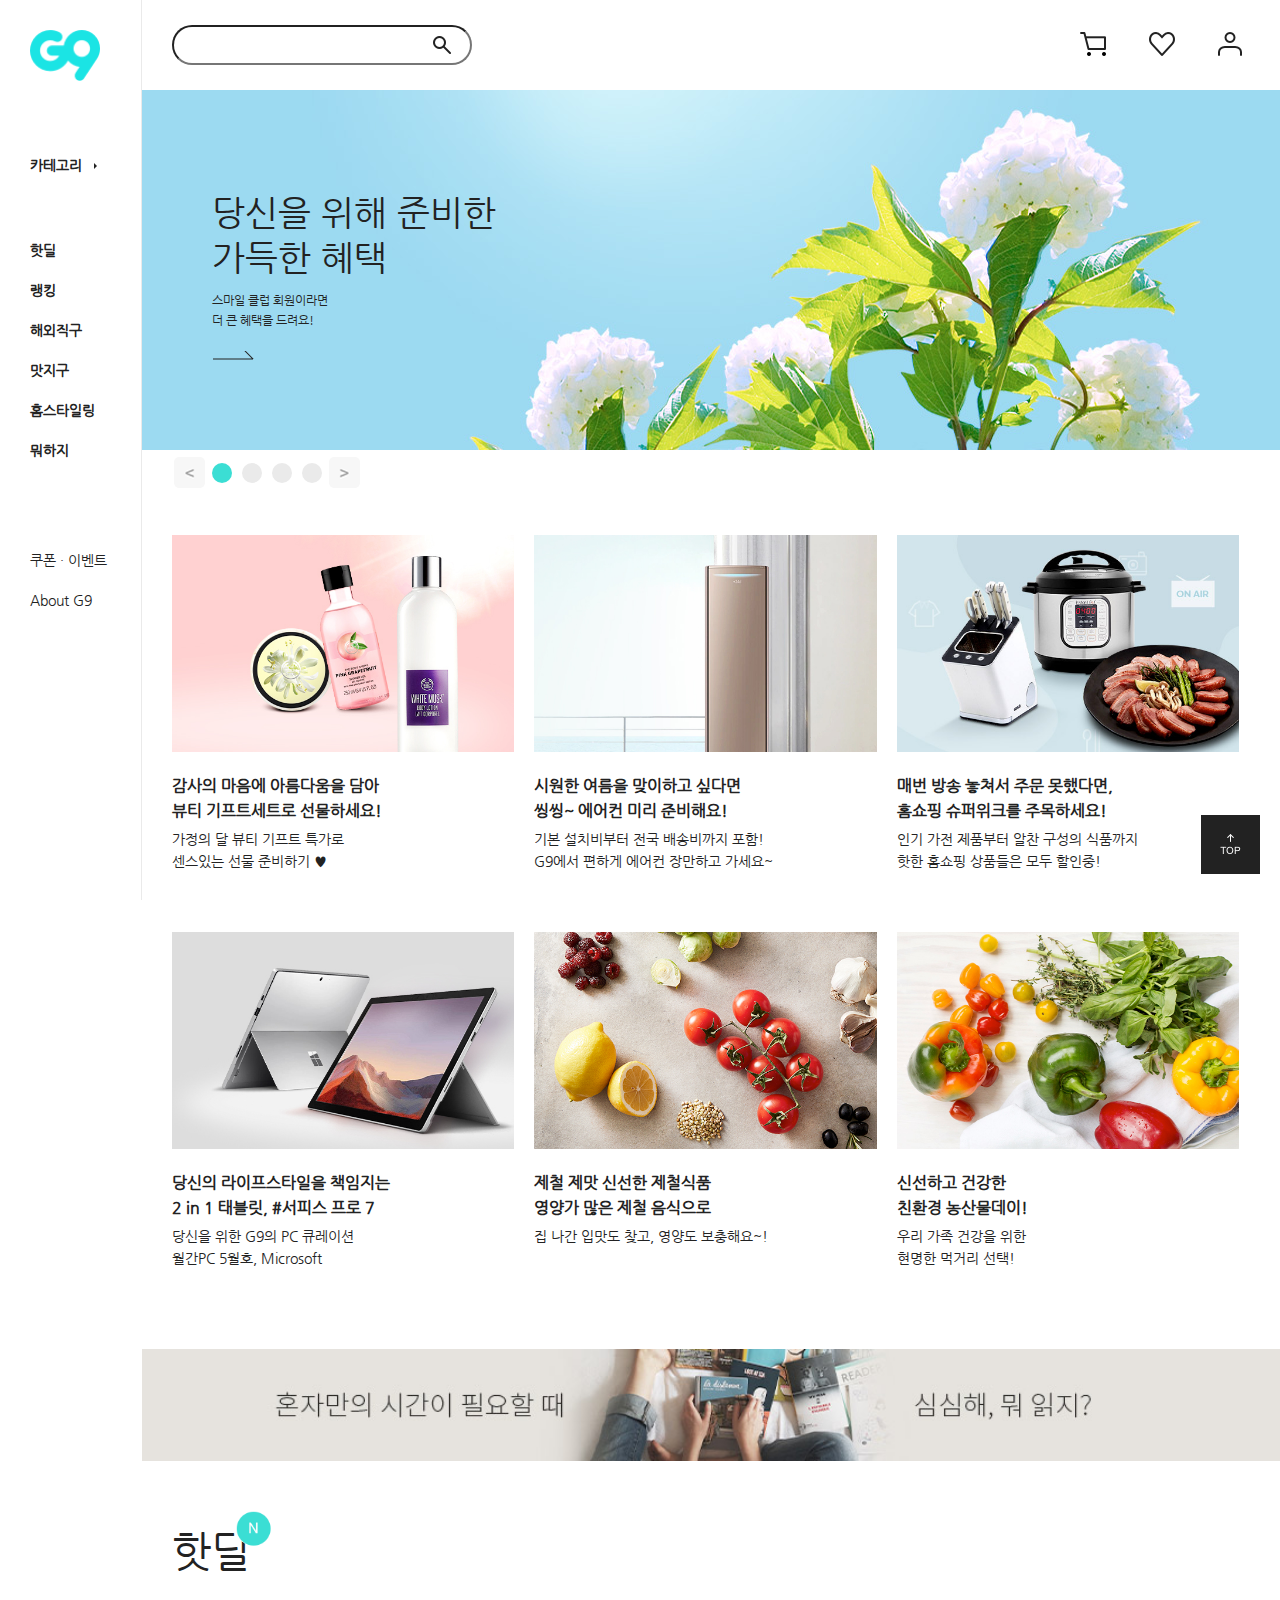
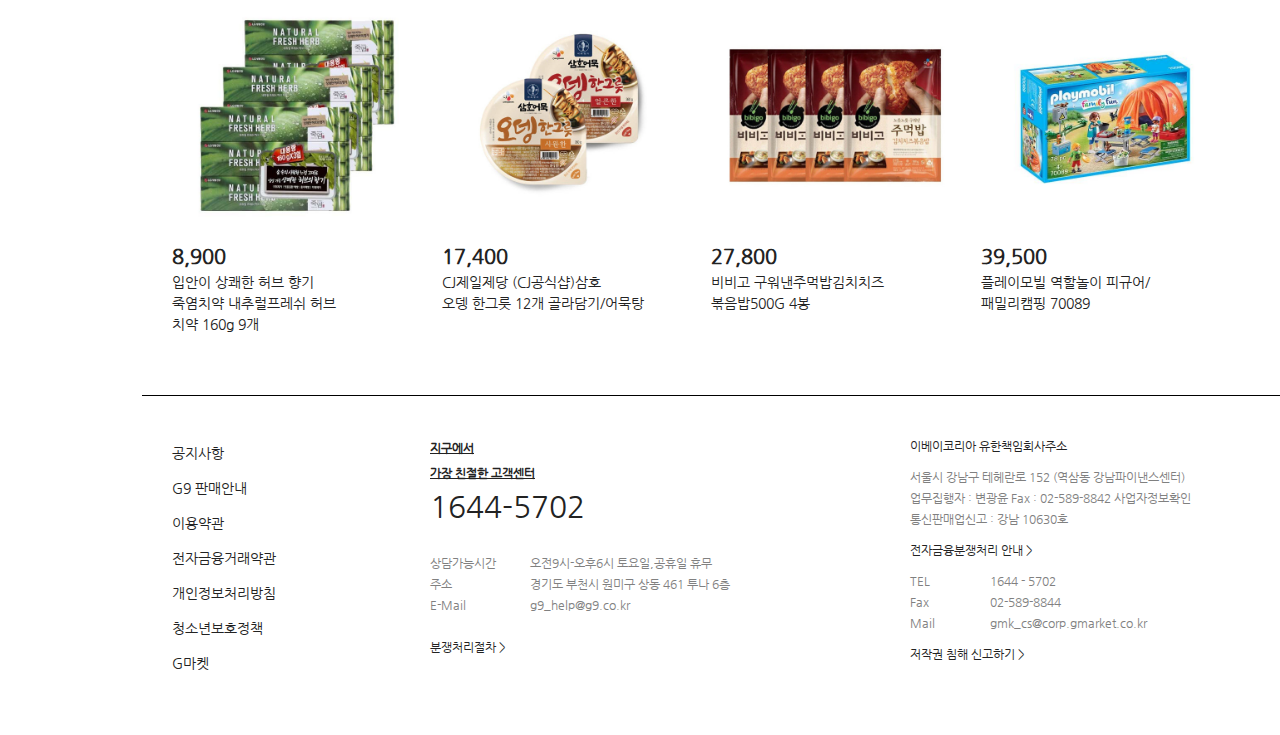
==== index.html @ 19bd4ed0 "# index 클래스 정리 슬라이드 배너 이미지 소스 모음 슬라이드 버튼 구현만 하면 된다." ====
<!DOCTYPE HTML>
<html lang="ko">
<head>
	<meta charset="UTF-8">
	<meta name="viewport" content="width=device-width, user-scalable=no, minimum-scale=1.0, maximum-scale=1.0, target-densitydpi=medium-dpi"/>
	<title>트렌드 라이프 쇼핑 G9</title>	
	<link rel="shortcut icon" href="images/favicon.ico" type="images/x-icon" />
	<link rel="stylesheet" href="css/reset.css">
	<link rel="stylesheet" href="css/layout.css">
	<script src="js/jquery-3.5.1.min.js"></script>
	<script src="js/jquery.swipe.min.js"></script>	
	<script src="js/swipe.js"></script>	
	<script src="js/script.js"></script>	
</head>
<body>
    <div class="wrap">       
        <div class="left_wrap">
            <h1 class="logo"><a href="index.html"><img src="images/common/logo.png" alt="G9로고"></a></h1>
            <div class="category"><a href="#">카테고리<img src="images/common/more1.png" alt="more"></a><div class="toggle"></div></div>                        
            <div class="gnb">
                <nav class="main_gnb">
                    <ul>
                        <li><a href="#">핫딜</a></li>
                        <li><a href="#">랭킹</a></li>
                        <li><a href="#">해외직구</a></li>
                        <li><a href="#">맛지구</a></li>
                        <li><a href="#">홈스타일링</a></li>
                        <li><a href="#">뭐하지</a></li>
                    </ul>
                </nav><!--main_gnb-->
                <nav class="sub_gnb">
                    <ul>
                        <li><a href="#">쿠폰 · 이벤트</a></li>
                        <li><a href="aboutg9.html">About G9</a></li>                
                    </ul>
                </nav><!--sub_gnb-->
            </div><!--gnb-->
        </div><!--left_wrap-->
        <nav class="submenu">
                <ul>
                    <li><a href="#">해외직구</a></li>
                    <li><a href="#">맛있는지구</a></li>
                    <li><a href="#">식품</a></li>
                    <li><a href="#">뷰티</a></li>
                    <li><a href="#">백화점</a></li>
                    <li><a href="#">홈스타일링</a></li>
                    <li><a href="#">주방·생필품</a></li>
                    <li><a href="#">가구·리빙·반려</a></li>
                    <li><a href="#">가전</a></li>
                    <li><a href="#">컴퓨터·디지털</a></li>
                    <li><a href="#">패션의류</a></li>
                    <li><a href="#">신발·가방·주얼리</a></li>
                    <li><a href="#">건강·자동차공구</a></li>
                </ul>
        </nav><!--submenu-->
        <div class="top">
                <input type="search" class="search">
                <input type="submit" class="submit" value="">
                <div class="icon">
                    <p><a href="#"><img src="images/common/icon1.png" alt="장바구니"></a></p>
                    <p><a href="#"><img src="images/common/icon2.png" alt="찜"></a></p>
                    <p><a href="#"><img src="images/common/icon3.png" alt="로그인"></a></p>
                </div><!--icon-->
            </div><!--top-->
        <div class="container">                    
            <div class="slide_wrap">
                <div class="mySwipe" class="swipe">
                    <ul class="swipe-wrap">
                        <li>
                            <a href="#">
                                <div class="slide" class="selected">
                                    <div class="bluebox"></div>
                                    <img src="images/index/index_banner1.jpg" alt="slide_banner">
                                    <div class="slide_txt">
                                        <h3>
                                            당신을 위해 준비한 <br>
                                            가득한 혜택
                                        </h3>
                                        <p>
                                            스마일 클럽 회원이라면 <br>
                                            더 큰 혜택을 드려요!
                                        </p>
                                        <img src="images/common/arrow2.png" alt="arrow">
                                    </div>
                                </div>
                                <!--slide1-->
                            </a>
                        </li>
                        <li>
                            <a href="#">
                                <div class="slide">
                                    <div class="yellowbox"></div>
                                    <img src="images/index/index_banner2.jpg" alt="slide_banner">
                                    <div class="slide_txt">
                                        <h3>
                                            구매자 1천명에게 <br>
                                            파리바게트 상품권!
                                        </h3>
                                        <p>
                                            G9 카톡친구 맺고 구매하세요 <br>
                                            쇼핑하면 선물주는 G9 카톡
                                        </p>
                                        <img src="images/common/arrow2.png" alt="arrow">
                                    </div>
                                </div>
                                <!--slide-->
                            </a>
                        </li>
                        <li>
                            <a href="#">
                                <div class="slide">
                                    <div class="greenbox"></div>
                                    <img src="images/index/index_banner3.jpg" alt="slide_banner">
                                    <div class="slide_txt">
                                        <h3>
                                            오늘도 <br>
                                            고민없이 참 잘 샀다!
                                        </h3>
                                        <p>
                                            배송비 무료 반품비 1만원 지원 <br>
                                            G9에서 깔끔한 혜택받고 쇼핑합니다!
                                        </p>
                                        <img src="images/common/arrow2.png" alt="arrow">
                                    </div>
                                </div>
                                <!--slide-->
                            </a>
                        </li>
                        <li>
                            <a href="#">
                                <div class="slide">
                                    <div class="orangebox"></div>
                                    <img src="images/index/index_banner4.jpg" alt="slide_banner">
                                    <div class="slide_txt">
                                        <h3>
                                            스마일카드 이벤트 <br>
                                            총 40,000원 혜택!
                                        </h3>
                                        <p>
                                            G9-G마켓, 옥션 총 1만원 할인 <br>
                                            삼성페이, 대중교통 총 3만원 캐시백!
                                        </p>
                                        <img src="images/common/arrow2.png" alt="arrow">
                                    </div>
                                </div>
                                <!--slide-->
                            </a>
                        </li>
                    </ul><!--swipe-wrap-->
                </div><!--swipe-->               
            </div><!--slide_wrap-->
            <div class="slide_button">
                <img class="left_button" src="images/common/leftbutton2.png" alt="left_button">            
                <div class="slide_circle">                
                    <div class="selected"></div>
                    <div></div>
                    <div></div>
                    <div></div>                
                </div><!--slide_circle-->
                <img class="right_button" src="images/common/rightbutton2.png" alt="right_button">
            </div><!--slide_button-->
            <div class="contents">               
                <section class="item">
                    <a href="#"><div class="scale"><img src="images/index/index_item0.jpg" alt="item"></div>
                        <p>
                            <strong>감사의 마음에 아름다움을 담아 <br>뷰티 기프트세트로 선물하세요! <br></strong>
                            <span>가정의 달 뷰티 기프트 특가로 <br>센스있는 선물 준비하기 ♥</span>
                        </p>
                    </a>
                </section>
                <section class="item">
                    <a href="#"><div class="scale"><img src="images/index/index_item1.jpg" alt="item"></div>
                        <p>
                            <strong>시원한 여름을 맞이하고 싶다면 <br>씽씽~ 에어컨 미리 준비해요! <br></strong>
                            <span>기본 설치비부터 전국 배송비까지 포함! <br>G9에서 편하게 에어컨 장만하고 가세요~ </span>
                        </p>
                    </a>
                </section>
                <section class="item">
                    <a href="#"><div class="scale"><img src="images/index/index_item2.jpg" alt="item"></div>
                        <p>
                            <strong>매번 방송 놓쳐서 주문 못했다면, <br>홈쇼핑 슈퍼위크를 주목하세요! <br></strong>
                            <span>인기 가전 제품부터 알찬 구성의 식품까지 <br>핫한 홈쇼핑 상품들은 모두 할인중! </span>
                        </p>
                    </a>
                </section>
                <section class="item">
                    <a href="#"><div class="scale"><img src="images/index/index_item3.jpg" alt="item"></div>
                        <p>
                            <strong>따가운 봄볕 자외선 차단하고 <br>소중한 내 피부 지키기! <br></strong>
                            <span>지금부터 여름까지 쓰기 좋은 <br>인생 선케어 제품 만나보세요~ </span>
                        </p>
                    </a>
                </section>
                <section class="item">
                    <a href="#"><div class="scale"><img src="images/index/index_item4.jpg" alt="item"></div>
                        <p>
                            <strong>당신의 라이프스타일을 책임지는 <br>2 in 1 태블릿, #서피스 프로 7 <br></strong>
                            <span>당신을 위한 G9의 PC 큐레이션 <br>월간PC 5월호, Microsoft</span>
                        </p>
                    </a>
                </section>
                <section class="item">
                    <a href="#"><div class="scale"><img src="images/index/index_item5.jpg" alt="item"></div>
                        <p>
                            <strong>제철 제맛 신선한 제철식품 <br>영양가 많은 제철 음식으로 <br></strong>
                            <span>집 나간 입맛도 찾고, 영양도 보충해요~!</span>
                        </p>
                    </a>
                </section>
                <section class="item">
                    <a href="#"><div class="scale"><img src="images/index/index_item6.jpg" alt="item"></div>
                        <p>
                            <strong>신선하고 건강한 <br>친환경 농산물데이! <br></strong>
                            <span>우리 가족 건강을 위한 <br>현명한 먹거리 선택!</span>
                        </p>
                    </a>
                </section>
                <section class="item">
                    <a href="#"><div class="scale"><img src="images/index/index_item7.jpg" alt="item"></div>
                        <p>
                            <strong>피부가 고민이라면 주목! <br>쇼킹한 후기! 화제의 그 제품 라벨영 <br></strong>
                            <span>맑고 깨끗한 피부를 원한다면 <br>다벨영에서 매일 더 어려지세요~</span>
                        </p>
                    </a>
                </section>               
            </div><!--contents-->
            <div class="banner_wrap">
                <a href="#"><img class="banner" src="images/index/index_banner5.jpg" alt="banner"></a>
            </div><!--banner_wrap-->
            <div class="hotdeal">
                <h3>핫딜<img class="new" src="images/common/new_button.png" alt="new_button"></h3>                
                <section class="hotdeal_item">
                    <a href="#"><img src="images/index/index_item24.jpg" alt="item">
                    <p>
                        <strong>8,900 <br></strong>
                        <span>
                            입안이 상쾌한 허브 향기 <br>
                            죽염치약 내추럴프레쉬 허브 <br>
                            치약 160g 9개
                        </span>
                    </p></a>
                </section>
                <section class="hotdeal_item">
                    <a href="#"><img src="images/index/index_item25.jpg" alt="item">
                    <p>
                        <strong>17,400 <br></strong>
                        <span>
                            CJ제일제당 (CJ공식샵)삼호 <br>
                            오뎅 한그릇 12개 골라담기/어묵탕 <br>                        
                        </span>
                    </p></a>
                </section>
                <section class="hotdeal_item">
                    <a href="#"><img src="images/index/index_item26.jpg" alt="item">
                    <p>
                        <strong>27,800 <br></strong>
                        <span>
                            비비고 구워낸주먹밥김치치즈 <br>
                            볶음밥500G 4봉
                        </span>
                    </p></a>
                </section>
                <section class="hotdeal_item">
                    <a href="#"><img src="images/index/index_item27.jpg" alt="item">
                    <p>
                        <strong>39,500 <br></strong>
                        <span>
                            플레이모빌 역할놀이 피규어/ <br>
                            패밀리캠핑 70089
                        </span>
                    </p></a>
                </section>
                <section class="hotdeal_item">
                    <a href="#"><img src="images/index/index_item28.jpg" alt="item">
                    <p>
                        <strong>15,500 <br></strong>
                        <span>
                            샤오미 미스케일 2세대 스마트 <br>
                            체중계 XMTZC04HM
                        </span>
                    </p></a>
                </section>
            </div><!--hotdeal-->
            <div class="bottom_wrap">
                <footer class="bottom">                    
                    <section class="bottom_left">                   
                        <nav class="bottom_gnb">
                            <ul>
                                <li><a href="#">공지사항</a></li>
                                <li><a href="#">G9 판매안내</a></li>
                                <li><a href="#">이용약관</a></li>
                                <li><a href="#">전자금융거래약관</a></li>
                                <li><a href="#">개인정보처리방침</a></li>
                                <li><a href="#">청소년보호정책</a></li>
                                <li><a href="#">G마켓</a></li>
                            </ul>
                        </nav><!--bottom_gnb-->
                    </section><!--bottom_left-->                    
                    <section class="bottom_center_right">
                       <div class="bottom_center">
                        <div class="call">
                            <p>
                                지구에서 <br>
                                가장 친절한 고객센터 <br>
                            </p>
                            <span>1644-5702</span>
                        </div>
                        <dl>
                            <dt>상담가능시간</dt>
                            <dd>오전9시-오후6시 토요일,공휴일 휴무</dd>
                        </dl>
                        <dl>
                            <dt>주소</dt>
                            <dd>경기도 부천시 원미구 상동 461 투나 6층</dd>
                        </dl>
                        <dl>
                            <dt scope="row">E-Mail</dt>
                            <dd>g9_help@g9.co.kr</dd>
                        </dl> <br>
                        <h5><a href="#">분쟁처리절차 ></a></h5>
                        </div>
                    <div class="bottom_right">                       
                        <h3>이베이코리아 유한책임회사주소</h3>
                        <p>                        
                            서울시 강남구 테헤란로 152 (역삼동 강남파이낸스센터) <br>                            
                            업무집행자 : 변광윤 Fax : 02-589-8842 사업자정보확인 <br>                            
                            통신판매업신고 : 강남 10630호
                        </p>
                        <h2><a href="#">전자금융분쟁처리 안내 ></a></h2>
                        <div>
                            <dl>
                                <dt>TEL</dt>
                                <dd>1644 - 5702</dd>
                            </dl>
                            <dl>
                                <dt>Fax</dt>
                                <dd>02-589-8844</dd>
                            </dl>
                            <dl>
                                <dt>Mail</dt>
                                <dd>gmk_cs@corp.gmarket.co.kr</dd>
                            </dl>
                        </div>
                        <h2><a href="#">저작권 침해 신고하기 ></a></h2>
                        </div><!--bottom_right-->
                    </section><!--bottom_center_right-->                    
                    <section class="footer">
                        G9는 G마켓에서 만든 패밀리사이트입니다. <br>
                        이베이코리아 유한책임회사 사이트의 상품/판매자/쇼핑 정보, 콘텐츠, UI 등에 대한 무단 복제, 전송, 배포, 스크래핑 등의 행위는 저작권법, 콘텐츠산업진흥법 등에 의하여 엄격히 금지됩니다. 콘텐츠 산업 진흥법에 따른 표시 <br>
                        G9는 통신판매중개자이며 통신판매 당사자가 아닙니다. 따라서 G9는 상품, 거래정보 및 거래에 대하여 책임을 지지 않습니다. <br><br>
                        Copyrightⓒ eBay Korea LLC All rights reserved.
                    </section><!--footer-->
                </footer><!--bottom-->
            </div><!--bottom_wrap-->
        </div><!--container-->
        <div class="button"><a href="#"><img src="images/common/top.png" alt="top_button"></a></div>
    </div><!--wrap-->
</body>
</html>
---- css/layout.css ----
@charset "utf-8";
@import url("00_common.css");
@import url("00_gnb.css");
@import url("00_top.css");
@import url("00_bottom.css");

.slide_wrap{width: 100%; height: 360px; margin-bottom: 5px; position: relative; overflow: hidden;}
.slide_wrap > a > div{visibility: hidden}
.slide_wrap > a > div.selected{visibility: visible}

/*slide*/
.slide{width: 100%; height: 360px; position: absolute; left: 0; top: 0;}
.slide>img{width: 1000px; height: 360px; margin-left: -1000px; float: right; } /*margin left 마이너스로*/
.bluebox{width: 80%; height: 360px; float: left; background-color: #9CDAF1;}
.yellowbox{width: 80%; height: 360px; float: left; background-color: #FFF8D3;}
.greenbox{width: 80%; height: 360px; float: left; background-color: #20e5ba;}
.orangebox{width: 80%; height: 360px; float: left; background-color: #ffdea9;}
.slide_txt{position: absolute; top: 100px; left: 70px;}
.slide_txt h3{font-size: 35px; line-height: 45px; font-weight: normal;}
.slide_txt p{margin-top: 10px; line-height: 20px; font-size: 12px;}
.slide_txt img{margin-top: 20px;}

/*slide button*/
.slide_button{width: 200px; height: 40px; margin-left: 30px;}
.slide_circle{width: 120px; height: 40px; float: left;}
.slide_circle div{width: 20px; height: 20px; float: left; margin: 8px 5px; border-radius: 20px; background-color: #eaeaea;}
.left_button{float: left;}
.left_button:hover{cursor: pointer;}
.right_button{float: left;}
.right_button:hover{cursor: pointer;}
.slide_circle div.selected{background-color: #3bded4;}

/*item*/
.contents{width: 100%; overflow: auto; margin-top: 40px; padding-left: 10px; padding-right: 30px;} /*overflow:auto하면 자동으로 높이잡힘*/ /*화면사이즈 반환해야되나*/
.item{width: 25%; float: left; margin-bottom: 60px; padding-left: 20px;}
.scale{width: 100%; height: ; overflow: hidden;}
.item img{width: 100%; transition: all 0.4s ease-in-out;}
.item img:hover{transform: scale(1.1);}
.item p strong{width: 100%; height: 55px; display: block; font-size: 16px; color: #222; line-height: 25px; margin-top: 15px;}
.item p span{display: block; font-weight: normal; color: #222; line-height: 22px;}

@media screen and (max-width:1300px) {
    .item:nth-child(4n){display: none;}    
    .item{width: 33%;}
}

/*banner*/
.banner_wrap{width: 100%; margin: 20px 0; background-color: #E6E3DE; position: relative;}
.banner{width: 1120px; margin: 0 auto; display: block;}

/*hotdeal*/
.hotdeal{width: 100%; height: auto; padding: 0 30px; margin-top: 50px; margin-bottom: 60px; overflow: auto;}
.hotdeal h3{width: 90px; height: 80px; line-height: 80px; font-size: 42px; position: relative; font-weight: normal;}
.new{position: absolute; top: 0px; right: -10px; width: 40%;}
.hotdeal_item{float: left; width: 20%; padding-right: 20px;}
.hotdeal_item:nth-child(6){padding-right: 0px;}
.hotdeal_item img{width: 100%;}
.hotdeal_item p strong{display: block; font-size: 20px; margin-bottom: 5px;}

@media screen and (max-width:1300px) {
    .hotdeal_item:nth-child(6){display: none;}   
    .hotdeal_item{width: 25%;}
}
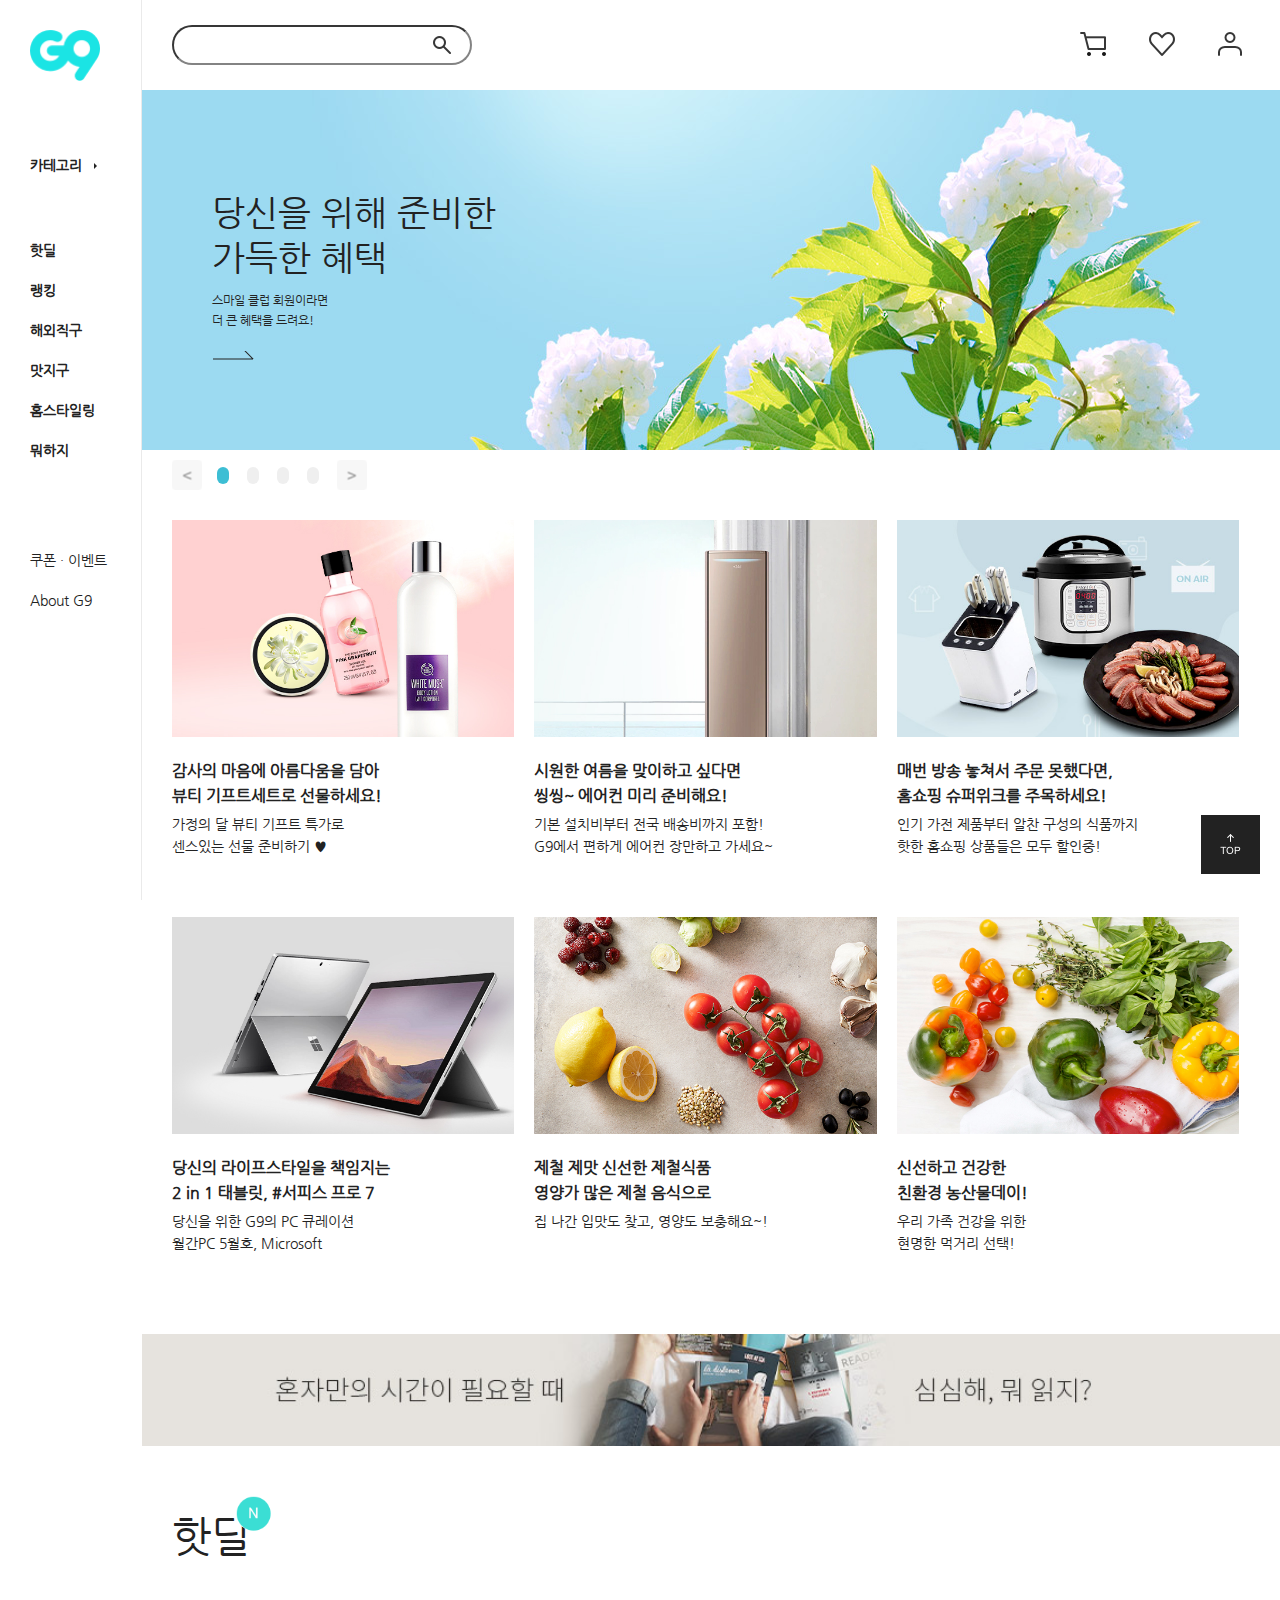
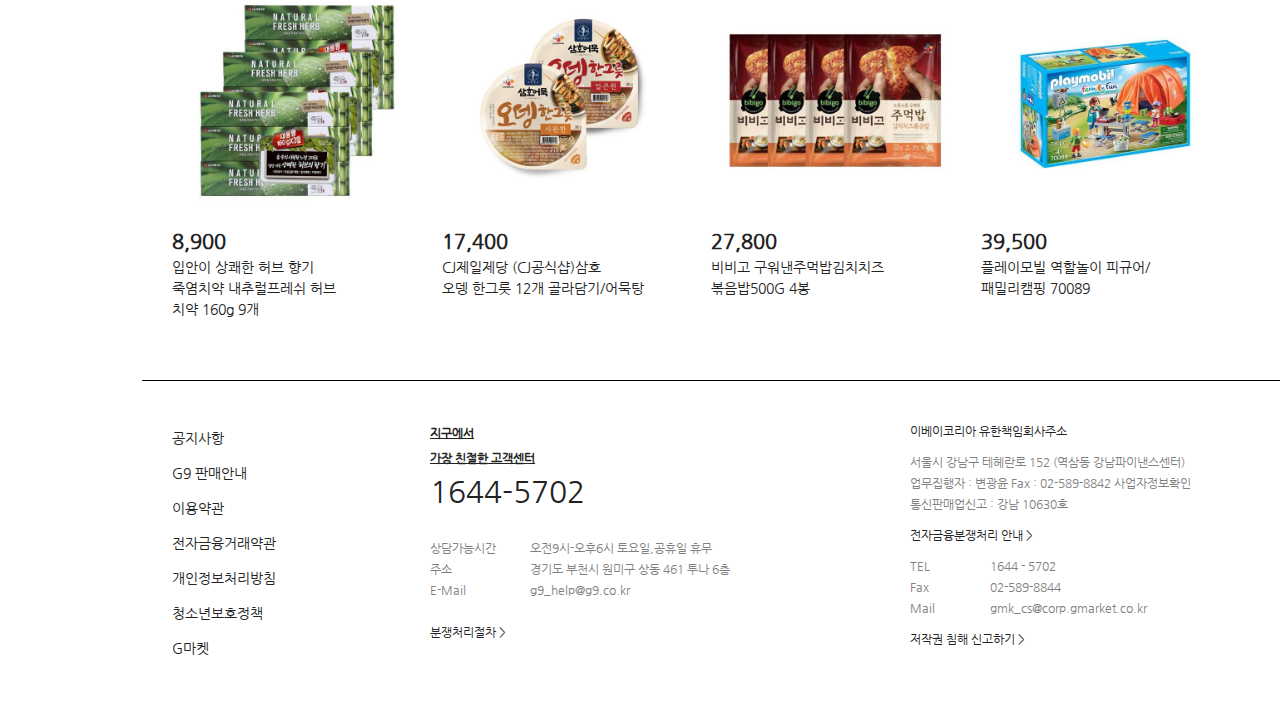
==== commit fd208966: "# 캐러샐 완성" ====
--- a/index.html
+++ b/index.html
@@ -7,9 +7,9 @@
 	<link rel="shortcut icon" href="images/favicon.ico" type="images/x-icon" />
 	<link rel="stylesheet" href="css/reset.css">
 	<link rel="stylesheet" href="css/layout.css">
-	<script src="js/jquery-3.5.1.min.js"></script>
-	<script src="js/jquery.swipe.min.js"></script>	
-	<script src="js/swipe.js"></script>	
+	<script src="js/jquery-3.5.1.min.js"></script>	
+	<script src="js/jquery.slick.min.js"></script>
+	<script src="js/slick.js"></script>	
 	<script src="js/script.js"></script>	
 </head>
 <body>
@@ -31,7 +31,7 @@
                 <nav class="sub_gnb">
                     <ul>
                         <li><a href="#">쿠폰 · 이벤트</a></li>
-                        <li><a href="aboutg9.html">About G9</a></li>                
+                        <li><a href="#">About G9</a></li>                
                     </ul>
                 </nav><!--sub_gnb-->
             </div><!--gnb-->
@@ -61,14 +61,13 @@
                     <p><a href="#"><img src="images/common/icon2.png" alt="찜"></a></p>
                     <p><a href="#"><img src="images/common/icon3.png" alt="로그인"></a></p>
                 </div><!--icon-->
-            </div><!--top-->
+        </div><!--top-->
         <div class="container">                    
-            <div class="slide_wrap">
-                <div class="mySwipe" class="swipe">
-                    <ul class="swipe-wrap">
+            <div class="slide_wrap">                
+                    <ul class="slide">
                         <li>
                             <a href="#">
-                                <div class="slide" class="selected">
+                                <div class="slide_img">
                                     <div class="bluebox"></div>
                                     <img src="images/index/index_banner1.jpg" alt="slide_banner">
                                     <div class="slide_txt">
@@ -82,13 +81,12 @@
                                         </p>
                                         <img src="images/common/arrow2.png" alt="arrow">
                                     </div>
-                                </div>
-                                <!--slide1-->
+                                </div><!--slide_img-->
                             </a>
                         </li>
                         <li>
                             <a href="#">
-                                <div class="slide">
+                                <div class="slide_img">
                                     <div class="yellowbox"></div>
                                     <img src="images/index/index_banner2.jpg" alt="slide_banner">
                                     <div class="slide_txt">
@@ -102,13 +100,12 @@
                                         </p>
                                         <img src="images/common/arrow2.png" alt="arrow">
                                     </div>
-                                </div>
-                                <!--slide-->
+                                </div><!--slide_img-->
                             </a>
                         </li>
                         <li>
                             <a href="#">
-                                <div class="slide">
+                                <div class="slide_img">
                                     <div class="greenbox"></div>
                                     <img src="images/index/index_banner3.jpg" alt="slide_banner">
                                     <div class="slide_txt">
@@ -122,13 +119,12 @@
                                         </p>
                                         <img src="images/common/arrow2.png" alt="arrow">
                                     </div>
-                                </div>
-                                <!--slide-->
+                                </div><!--slide_img-->
                             </a>
                         </li>
                         <li>
                             <a href="#">
-                                <div class="slide">
+                                <div class="slide_img">
                                     <div class="orangebox"></div>
                                     <img src="images/index/index_banner4.jpg" alt="slide_banner">
                                     <div class="slide_txt">
@@ -142,23 +138,11 @@
                                         </p>
                                         <img src="images/common/arrow2.png" alt="arrow">
                                     </div>
-                                </div>
-                                <!--slide-->
+                                </div><!--slide_img-->
                             </a>
                         </li>
-                    </ul><!--swipe-wrap-->
-                </div><!--swipe-->               
-            </div><!--slide_wrap-->
-            <div class="slide_button">
-                <img class="left_button" src="images/common/leftbutton2.png" alt="left_button">            
-                <div class="slide_circle">                
-                    <div class="selected"></div>
-                    <div></div>
-                    <div></div>
-                    <div></div>                
-                </div><!--slide_circle-->
-                <img class="right_button" src="images/common/rightbutton2.png" alt="right_button">
-            </div><!--slide_button-->
+                    </ul><!--slide-->                              
+            </div><!--slide_wrap-->            
             <div class="contents">               
                 <section class="item">
                     <a href="#"><div class="scale"><img src="images/index/index_item0.jpg" alt="item"></div>
--- a/css/layout.css
+++ b/css/layout.css
@@ -4,13 +4,21 @@
 @import url("00_top.css");
 @import url("00_bottom.css");
 
-.slide_wrap{width: 100%; height: 360px; margin-bottom: 5px; position: relative; overflow: hidden;}
-.slide_wrap > a > div{visibility: hidden}
-.slide_wrap > a > div.selected{visibility: visible}
+/*slide*/
+.slide{width: 100%; height: 360px; position: relative;}
+.slide li{width: 100%; height: 360px; display: inline-block;}
+.slick-arrow{position: absolute; bottom:-40px; float: left; cursor: pointer; border: none;}
+.slick-prev{left: 30px; width: 30px; height: 30px; background: url("../images/common/leftbutton2.png") no-repeat center;}
+.slick-next{left: 195px; width: 30px; height: 30px; background: url("../images/common/rightbutton2.png") no-repeat center;}
+.slick-dots{position: absolute; left: 65px; bottom: -35px;}
+.slick-dots li{display: inline-block; float: left; width: 20px; height: 20px; margin-left: 10px;}
+.slick-dots li button{ border: none; border-radius: 20px; cursor: pointer; text-indent: -9999px;}
+.slick-active button{background-color: #3dbed4;}
 
-/*slide*/
-.slide{width: 100%; height: 360px; position: absolute; left: 0; top: 0;}
-.slide>img{width: 1000px; height: 360px; margin-left: -1000px; float: right; } /*margin left 마이너스로*/
+/*slide_img*/
+.slide_wrap{width: 100%; height: 390px; margin-bottom: 5px; position: relative;}
+.slide_img{width: 100%; height: 360px;}
+.slide_img>img{width: 1000px; height: 360px; margin-left: -1000px; float: right; } /*margin left 마이너스로*/
 .bluebox{width: 80%; height: 360px; float: left; background-color: #9CDAF1;}
 .yellowbox{width: 80%; height: 360px; float: left; background-color: #FFF8D3;}
 .greenbox{width: 80%; height: 360px; float: left; background-color: #20e5ba;}
@@ -19,16 +27,6 @@
 .slide_txt h3{font-size: 35px; line-height: 45px; font-weight: normal;}
 .slide_txt p{margin-top: 10px; line-height: 20px; font-size: 12px;}
 .slide_txt img{margin-top: 20px;}
-
-/*slide button*/
-.slide_button{width: 200px; height: 40px; margin-left: 30px;}
-.slide_circle{width: 120px; height: 40px; float: left;}
-.slide_circle div{width: 20px; height: 20px; float: left; margin: 8px 5px; border-radius: 20px; background-color: #eaeaea;}
-.left_button{float: left;}
-.left_button:hover{cursor: pointer;}
-.right_button{float: left;}
-.right_button:hover{cursor: pointer;}
-.slide_circle div.selected{background-color: #3bded4;}
 
 /*item*/
 .contents{width: 100%; overflow: auto; margin-top: 40px; padding-left: 10px; padding-right: 30px;} /*overflow:auto하면 자동으로 높이잡힘*/ /*화면사이즈 반환해야되나*/
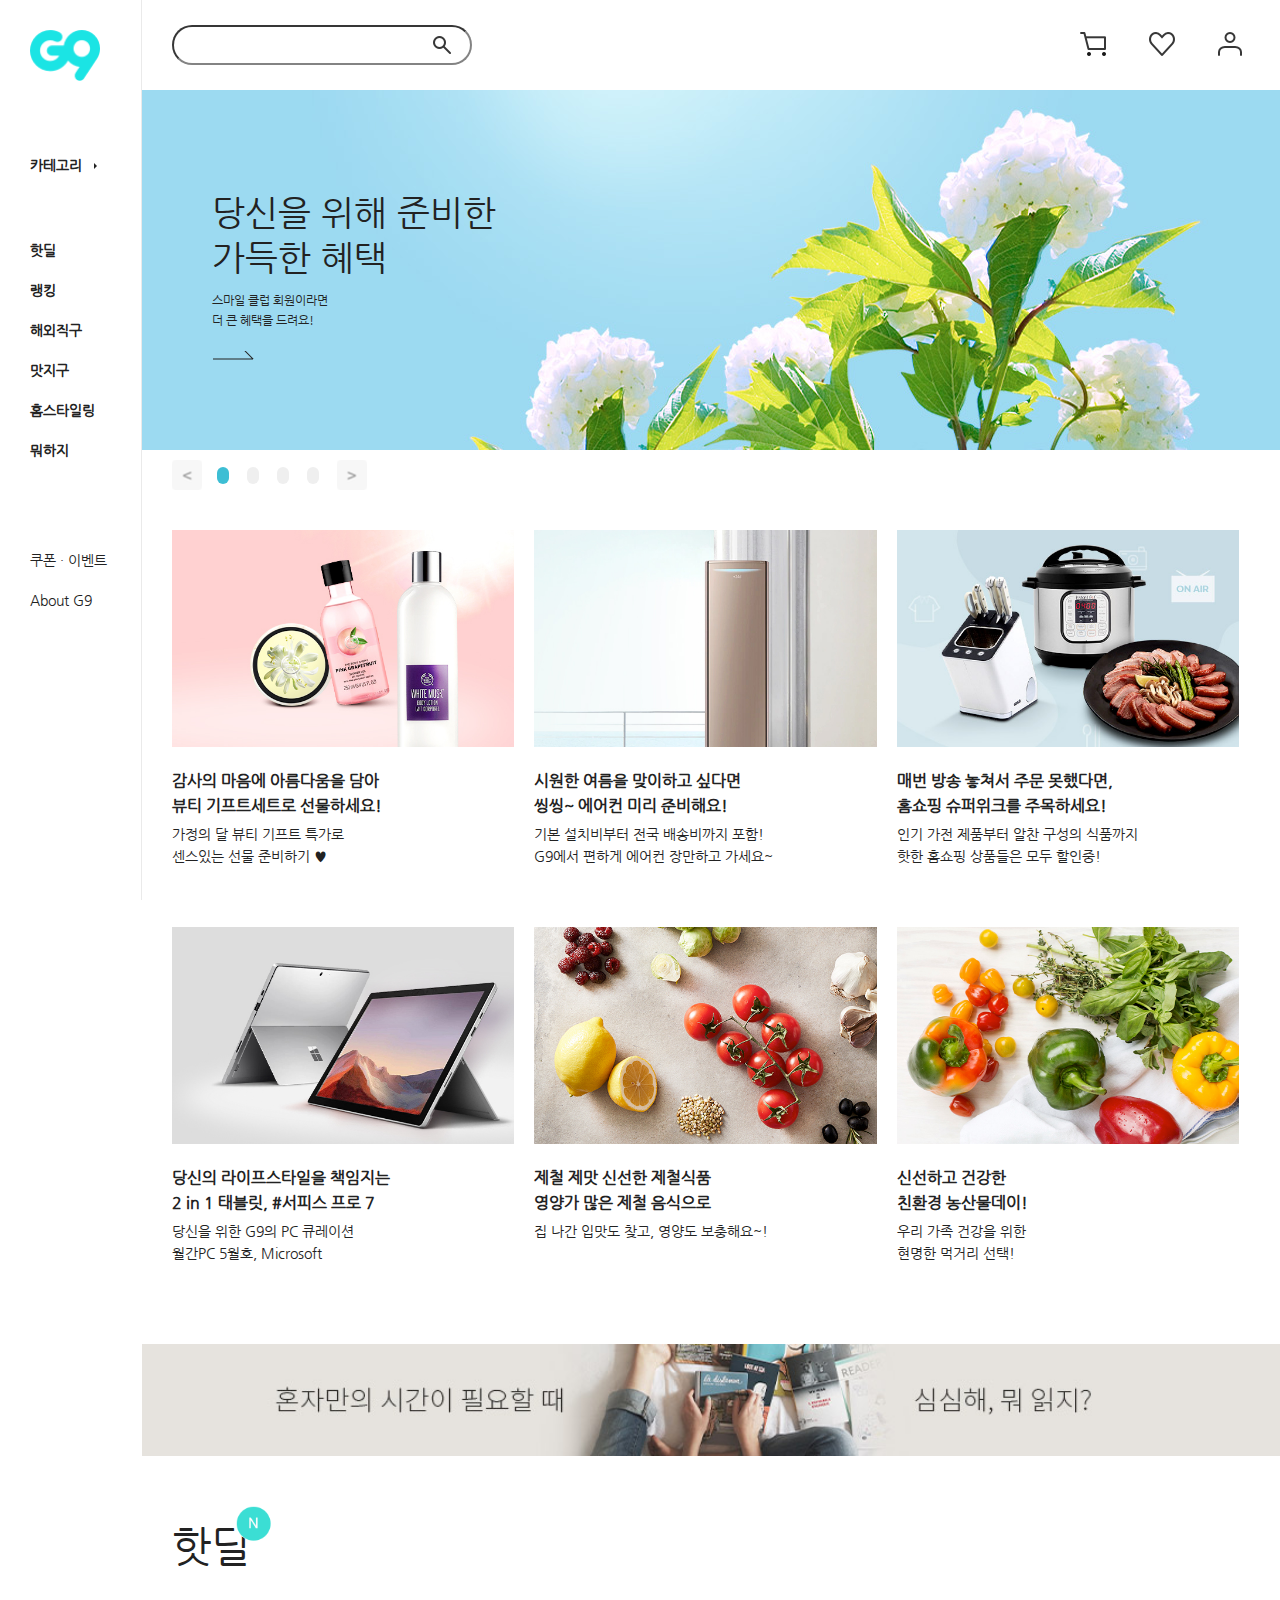
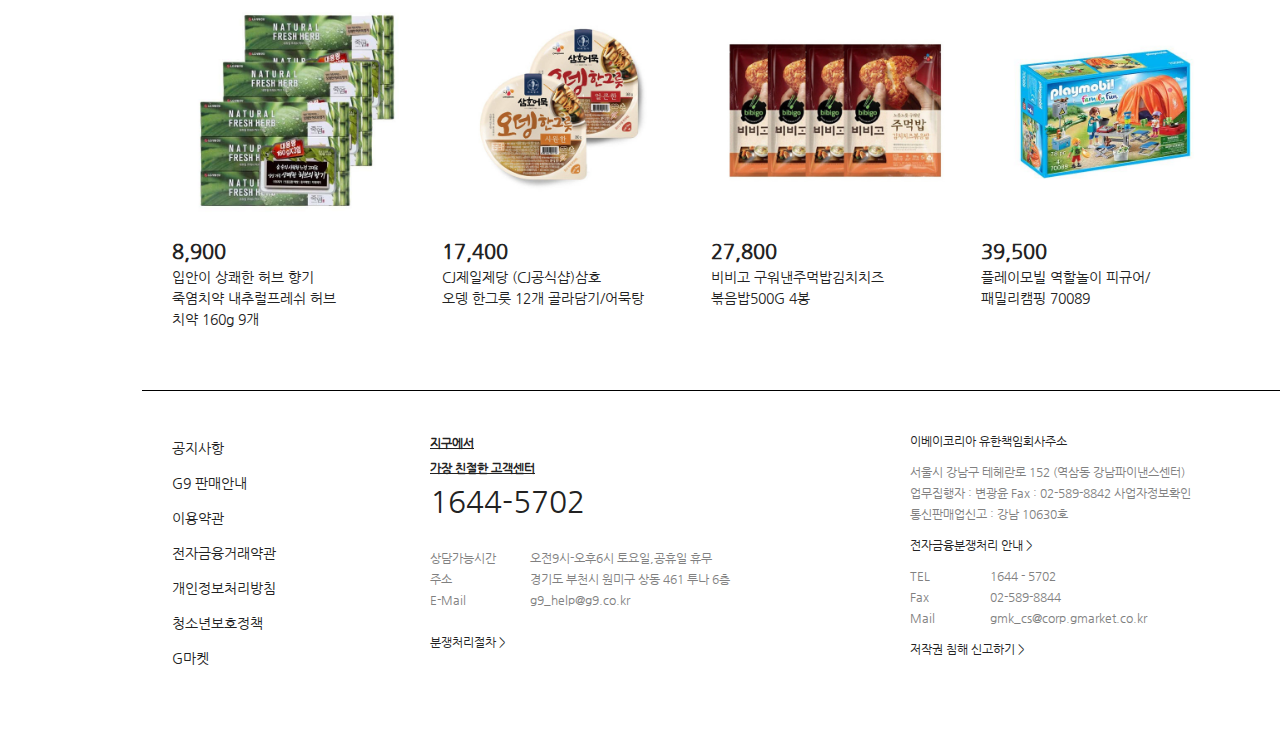
==== commit 1354c176: "# slick-track 제거, top button" ====
--- a/index.html
+++ b/index.html
@@ -1,8 +1,7 @@
 <!DOCTYPE HTML>
 <html lang="ko">
 <head>
-	<meta charset="UTF-8">
-	<meta name="viewport" content="width=device-width, user-scalable=no, minimum-scale=1.0, maximum-scale=1.0, target-densitydpi=medium-dpi"/>
+	<meta charset="UTF-8">	
 	<title>트렌드 라이프 쇼핑 G9</title>	
 	<link rel="shortcut icon" href="images/favicon.ico" type="images/x-icon" />
 	<link rel="stylesheet" href="css/reset.css">
@@ -11,6 +10,7 @@
 	<script src="js/jquery.slick.min.js"></script>
 	<script src="js/slick.js"></script>	
 	<script src="js/script.js"></script>	
+	<script src="js/jquery.splitting-lite.min.js"></script>
 </head>
 <body>
     <div class="wrap">       
@@ -64,84 +64,84 @@
         </div><!--top-->
         <div class="container">                    
             <div class="slide_wrap">                
-                    <ul class="slide">
-                        <li>
-                            <a href="#">
-                                <div class="slide_img">
-                                    <div class="bluebox"></div>
-                                    <img src="images/index/index_banner1.jpg" alt="slide_banner">
-                                    <div class="slide_txt">
-                                        <h3>
-                                            당신을 위해 준비한 <br>
-                                            가득한 혜택
-                                        </h3>
-                                        <p>
-                                            스마일 클럽 회원이라면 <br>
-                                            더 큰 혜택을 드려요!
-                                        </p>
-                                        <img src="images/common/arrow2.png" alt="arrow">
-                                    </div>
-                                </div><!--slide_img-->
-                            </a>
-                        </li>
-                        <li>
-                            <a href="#">
-                                <div class="slide_img">
-                                    <div class="yellowbox"></div>
-                                    <img src="images/index/index_banner2.jpg" alt="slide_banner">
-                                    <div class="slide_txt">
-                                        <h3>
-                                            구매자 1천명에게 <br>
-                                            파리바게트 상품권!
-                                        </h3>
-                                        <p>
-                                            G9 카톡친구 맺고 구매하세요 <br>
-                                            쇼핑하면 선물주는 G9 카톡
-                                        </p>
-                                        <img src="images/common/arrow2.png" alt="arrow">
-                                    </div>
-                                </div><!--slide_img-->
-                            </a>
-                        </li>
-                        <li>
-                            <a href="#">
-                                <div class="slide_img">
-                                    <div class="greenbox"></div>
-                                    <img src="images/index/index_banner3.jpg" alt="slide_banner">
-                                    <div class="slide_txt">
-                                        <h3>
-                                            오늘도 <br>
-                                            고민없이 참 잘 샀다!
-                                        </h3>
-                                        <p>
-                                            배송비 무료 반품비 1만원 지원 <br>
-                                            G9에서 깔끔한 혜택받고 쇼핑합니다!
-                                        </p>
-                                        <img src="images/common/arrow2.png" alt="arrow">
-                                    </div>
-                                </div><!--slide_img-->
-                            </a>
-                        </li>
-                        <li>
-                            <a href="#">
-                                <div class="slide_img">
-                                    <div class="orangebox"></div>
-                                    <img src="images/index/index_banner4.jpg" alt="slide_banner">
-                                    <div class="slide_txt">
-                                        <h3>
-                                            스마일카드 이벤트 <br>
-                                            총 40,000원 혜택!
-                                        </h3>
-                                        <p>
-                                            G9-G마켓, 옥션 총 1만원 할인 <br>
-                                            삼성페이, 대중교통 총 3만원 캐시백!
-                                        </p>
-                                        <img src="images/common/arrow2.png" alt="arrow">
-                                    </div>
-                                </div><!--slide_img-->
-                            </a>
-                        </li>
-                    </ul><!--slide-->                              
+                <ul class="slide">
+                    <li>
+                        <a href="#">
+                            <div class="slide_img">
+                                <div class="bluebox"></div>
+                                <img src="images/index/index_banner1.jpg" alt="slide_banner">
+                                <div class="slide_txt">
+                                    <h3 data-splitting>
+                                        당신을 위해 준비한 <br>
+                                        가득한 혜택
+                                    </h3>
+                                    <p data-splitting>
+                                        스마일 클럽 회원이라면 <br>
+                                        더 큰 혜택을 드려요!
+                                    </p>
+                                    <img src="images/common/arrow2.png" alt="arrow">
+                                </div>
+                            </div><!--slide_img-->
+                        </a>
+                    </li>
+                    <li>
+                        <a href="#">
+                            <div class="slide_img">
+                                <div class="yellowbox"></div>
+                                <img src="images/index/index_banner2.jpg" alt="slide_banner">
+                                <div class="slide_txt">
+                                    <h3 data-splitting>
+                                        구매자 1천명에게 <br>
+                                        파리바게트 상품권!
+                                    </h3>
+                                    <p data-splitting>
+                                        G9 카톡친구 맺고 구매하세요 <br>
+                                        쇼핑하면 선물주는 G9 카톡
+                                    </p>
+                                    <img src="images/common/arrow2.png" alt="arrow">
+                                </div>
+                            </div><!--slide_img-->
+                        </a>
+                    </li>
+                    <li>
+                        <a href="#">
+                            <div class="slide_img">
+                                <div class="greenbox"></div>
+                                <img src="images/index/index_banner3.jpg" alt="slide_banner">
+                                <div class="slide_txt">
+                                    <h3 data-splitting>
+                                        오늘도 <br>
+                                        고민없이 참 잘 샀다!
+                                    </h3>
+                                    <p data-splitting>
+                                        배송비 무료 반품비 1만원 지원 <br>
+                                        G9에서 깔끔한 혜택받고 쇼핑합니다!
+                                    </p>
+                                    <img src="images/common/arrow2.png" alt="arrow">
+                                </div>
+                            </div><!--slide_img-->
+                        </a>
+                    </li>
+                    <li>
+                        <a href="#">
+                            <div class="slide_img">
+                                <div class="orangebox"></div>
+                                <img src="images/index/index_banner4.jpg" alt="slide_banner">
+                                <div class="slide_txt">
+                                    <h3 data-splitting>
+                                        스마일카드 이벤트 <br>
+                                        총 40,000원 혜택!
+                                    </h3>
+                                    <p data-splitting>
+                                        G9-G마켓, 옥션 총 1만원 할인 <br>
+                                        삼성페이, 대중교통 총 3만원 캐시백!
+                                    </p>
+                                    <img src="images/common/arrow2.png" alt="arrow">
+                                </div>
+                            </div><!--slide_img-->
+                        </a>
+                    </li>
+                </ul><!--slide-->                              
             </div><!--slide_wrap-->            
             <div class="contents">               
                 <section class="item">
--- a/css/layout.css
+++ b/css/layout.css
@@ -5,7 +5,8 @@
 @import url("00_bottom.css");
 
 /*slide*/
-.slide{width: 100%; height: 360px; position: relative;}
+.slide_wrap{width: 100%; overflow: hidden;}
+.slide{width: 100%; height: 360px; position: relative; }
 .slide li{width: 100%; height: 360px; display: inline-block;}
 .slick-arrow{position: absolute; bottom:-40px; float: left; cursor: pointer; border: none;}
 .slick-prev{left: 30px; width: 30px; height: 30px; background: url("../images/common/leftbutton2.png") no-repeat center;}
@@ -15,8 +16,20 @@
 .slick-dots li button{ border: none; border-radius: 20px; cursor: pointer; text-indent: -9999px;}
 .slick-active button{background-color: #3dbed4;}
 
+
+/*슬라이드 애니메이션*/
+.slick-active .splitting .char{
+    display: inline-block;
+    animation: slide-up 1s cubic-bezier(.5, 0, .5, 1) both;
+    animation-delay: calc(60ms * var(--char-index));
+}
+@keyframes slide-up{
+    0%{transform: translateY(30px); opacity: 0;}
+    80%{transform: translateY(30px); opacity: 0;}
+}
+
 /*slide_img*/
-.slide_wrap{width: 100%; height: 390px; margin-bottom: 5px; position: relative;}
+.slide_wrap{width: 100%; height: 400px; margin-bottom: 5px; position: relative;} /*slick-track 없애주기*/
 .slide_img{width: 100%; height: 360px;}
 .slide_img>img{width: 1000px; height: 360px; margin-left: -1000px; float: right; } /*margin left 마이너스로*/
 .bluebox{width: 80%; height: 360px; float: left; background-color: #9CDAF1;}
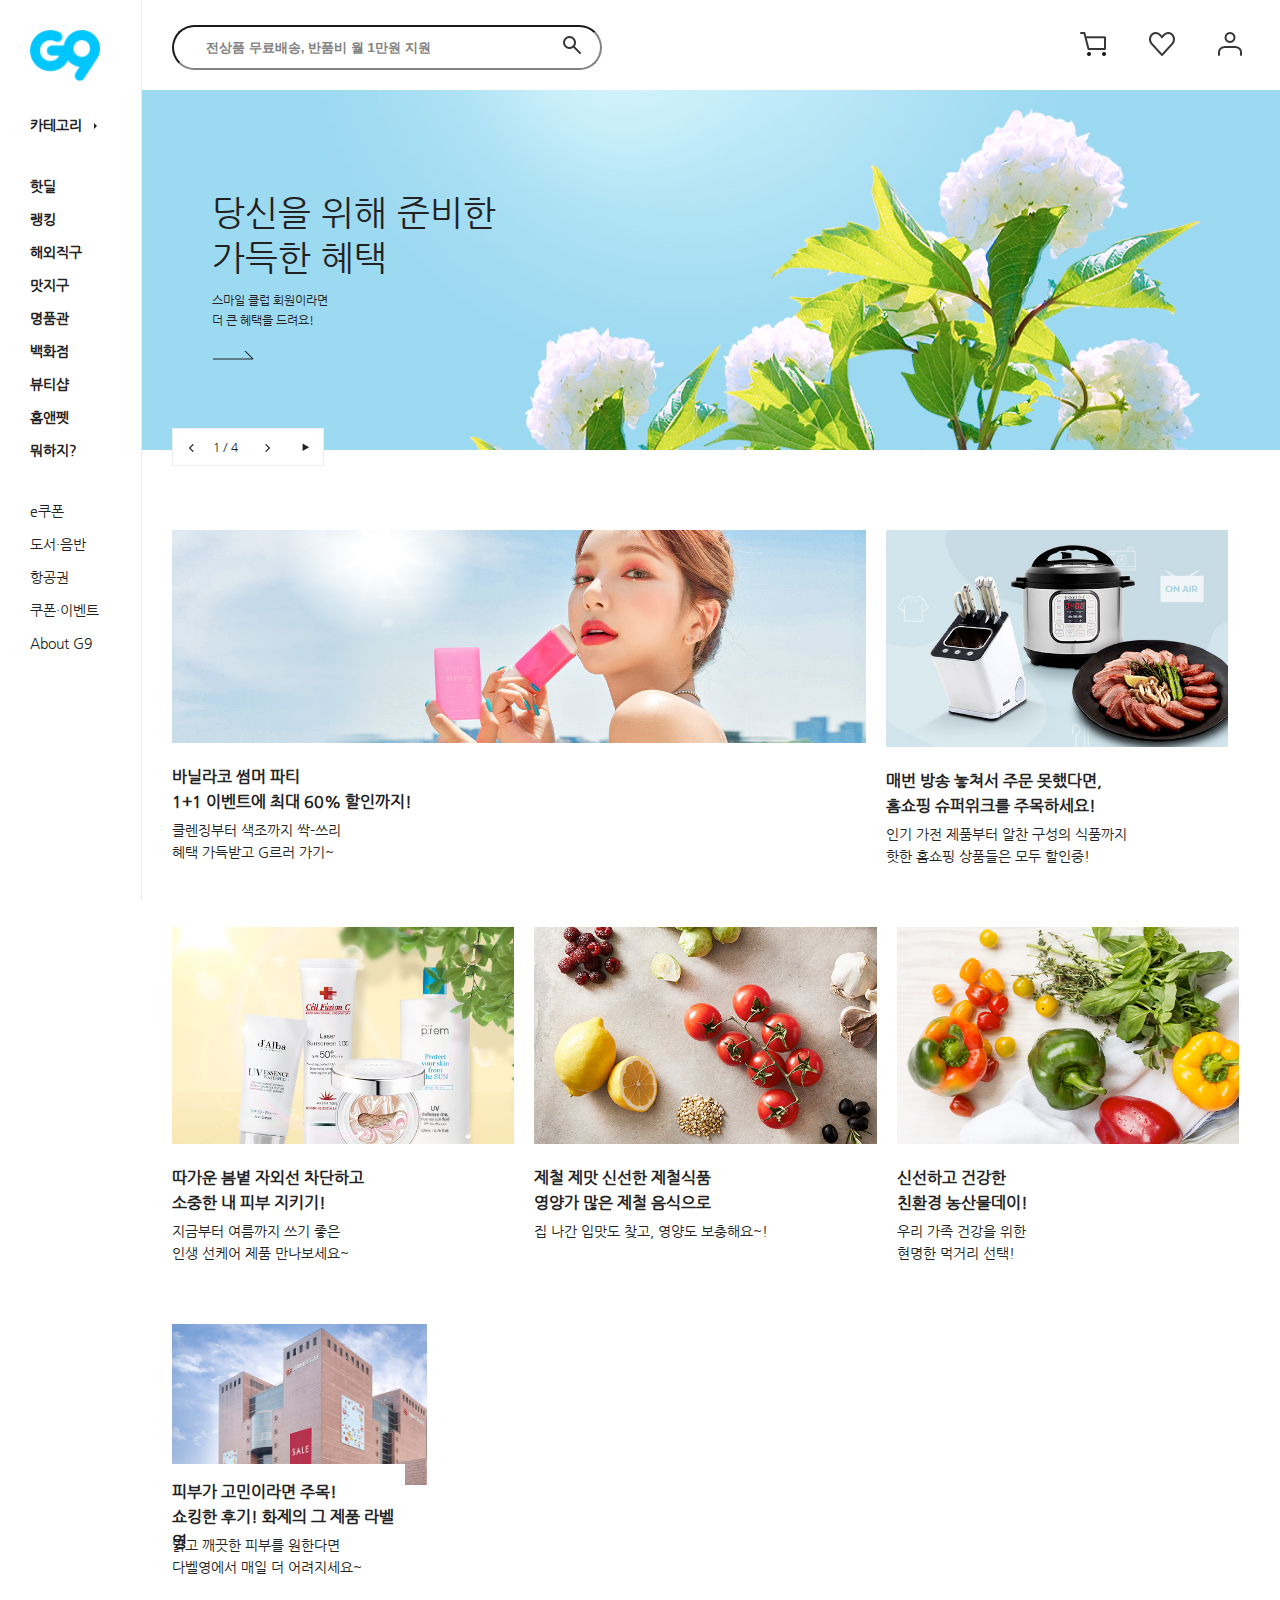
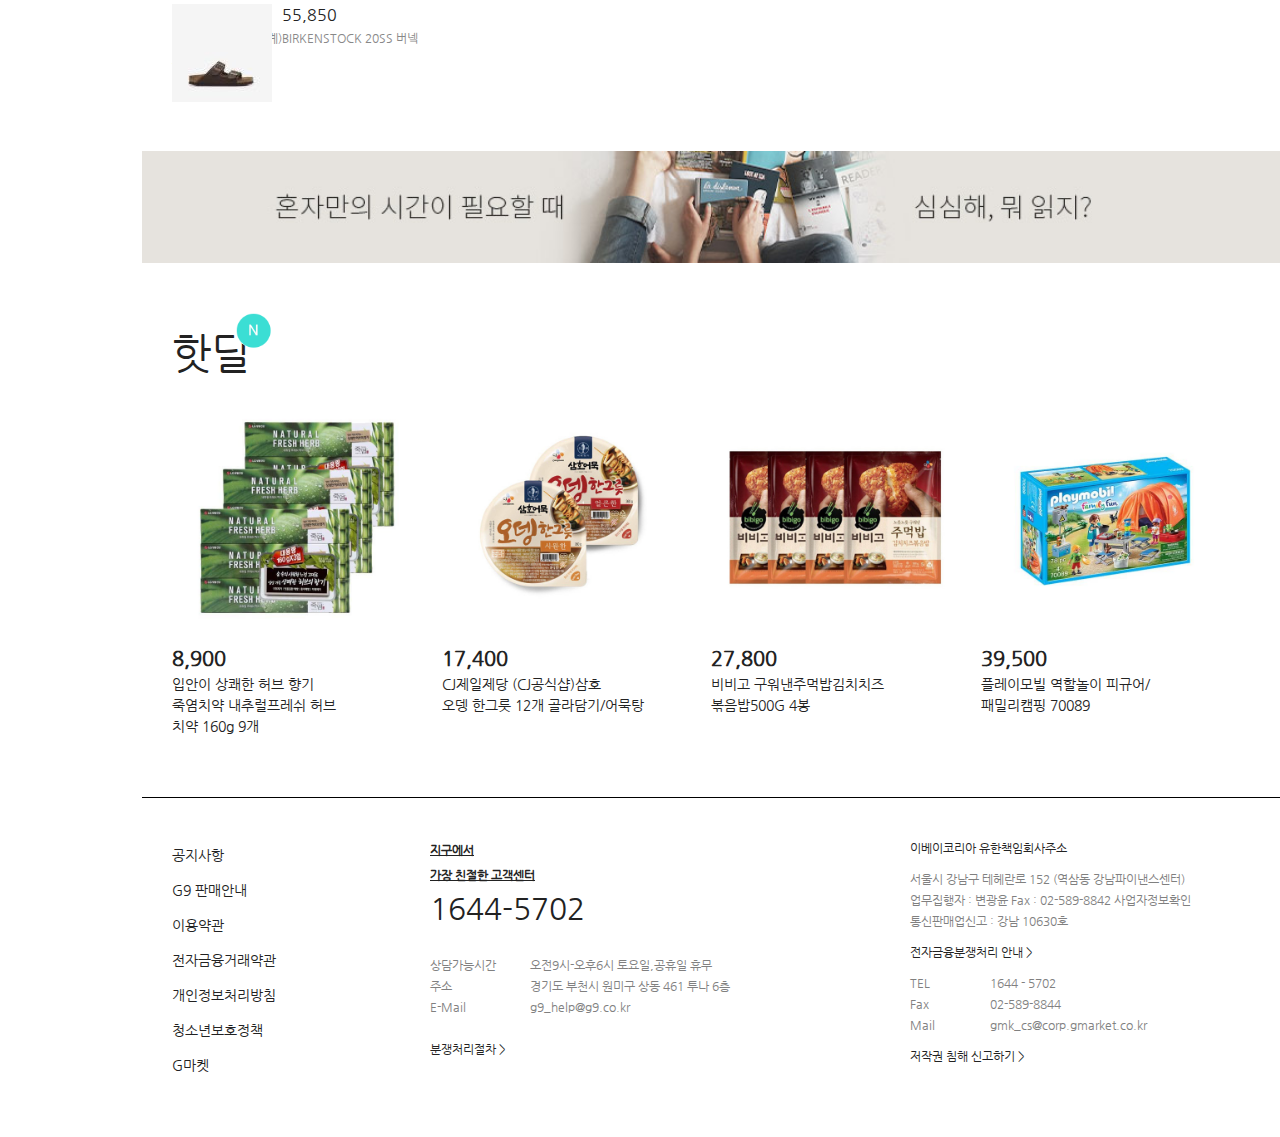
==== commit 439a9cf2: "# 기존 사이트에 맞추자 로고 색 변경 slick -> swiper 페이지네이션 재생, 일시정지" ====
--- a/index.html
+++ b/index.html
@@ -2,20 +2,24 @@
 <html lang="ko">
 <head>
 	<meta charset="UTF-8">	
-	<title>트렌드 라이프 쇼핑 G9</title>	
+	<title>트렌드 라이프 쇼핑 G9</title>
+	<!--[if lt IE 9]>
+		<script src="js/html5shiv.min.js"></script>
+	<![endif]-->	
 	<link rel="shortcut icon" href="images/favicon.ico" type="images/x-icon" />
 	<link rel="stylesheet" href="css/reset.css">
-	<link rel="stylesheet" href="css/layout.css">
+	<link rel="stylesheet" href="css/swiper-bundle.min.css">
+	<link rel="stylesheet" href="css/layout.css">	
 	<script src="js/jquery-3.5.1.min.js"></script>	
 	<script src="js/jquery.slick.min.js"></script>
-	<script src="js/slick.js"></script>	
-	<script src="js/script.js"></script>	
-	<script src="js/jquery.splitting-lite.min.js"></script>
+	<script src="js/swiper-bundle.min.js"></script>	
+	<script src="js/swiper.js"></script>
+	<script src="js/script.js"></script>		
 </head>
 <body>
     <div class="wrap">       
         <div class="left_wrap">
-            <h1 class="logo"><a href="index.html"><img src="images/common/logo.png" alt="G9로고"></a></h1>
+            <h1 class="logo"><a href="index.html"><img src="images/common/logo.gif" alt="G9로고"></a></h1>
             <div class="category"><a href="#">카테고리<img src="images/common/more1.png" alt="more"></a><div class="toggle"></div></div>                        
             <div class="gnb">
                 <nav class="main_gnb">
@@ -24,13 +28,19 @@
                         <li><a href="#">랭킹</a></li>
                         <li><a href="#">해외직구</a></li>
                         <li><a href="#">맛지구</a></li>
-                        <li><a href="#">홈스타일링</a></li>
-                        <li><a href="#">뭐하지</a></li>
+                        <li><a href="#">명품관</a></li>
+                        <li><a href="#">백화점</a></li>
+                        <li><a href="#">뷰티샵</a></li>
+                        <li><a href="#">홈앤펫</a></li>
+                        <li><a href="#">뭐하지?</a></li>
                     </ul>
                 </nav><!--main_gnb-->
                 <nav class="sub_gnb">
                     <ul>
-                        <li><a href="#">쿠폰 · 이벤트</a></li>
+                        <li><a href="#">e쿠폰</a></li>
+                        <li><a href="#">도서·음반</a></li>
+                        <li><a href="#">항공권</a></li>
+                        <li><a href="#">쿠폰·이벤트</a></li>
                         <li><a href="#">About G9</a></li>                
                     </ul>
                 </nav><!--sub_gnb-->
@@ -54,109 +64,111 @@
                 </ul>
         </nav><!--submenu-->
         <div class="top">
-                <input type="search" class="search">
+                <input type="search" class="search" placeholder="전상품 무료배송, 반품비 월 1만원 지원">
                 <input type="submit" class="submit" value="">
                 <div class="icon">
                     <p><a href="#"><img src="images/common/icon1.png" alt="장바구니"></a></p>
                     <p><a href="#"><img src="images/common/icon2.png" alt="찜"></a></p>
                     <p><a href="#"><img src="images/common/icon3.png" alt="로그인"></a></p>
                 </div><!--icon-->
-        </div><!--top-->
-        <div class="container">                    
-            <div class="slide_wrap">                
-                <ul class="slide">
-                    <li>
-                        <a href="#">
-                            <div class="slide_img">
-                                <div class="bluebox"></div>
-                                <img src="images/index/index_banner1.jpg" alt="slide_banner">
-                                <div class="slide_txt">
-                                    <h3 data-splitting>
-                                        당신을 위해 준비한 <br>
-                                        가득한 혜택
-                                    </h3>
-                                    <p data-splitting>
-                                        스마일 클럽 회원이라면 <br>
-                                        더 큰 혜택을 드려요!
-                                    </p>
-                                    <img src="images/common/arrow2.png" alt="arrow">
-                                </div>
-                            </div><!--slide_img-->
-                        </a>
-                    </li>
-                    <li>
-                        <a href="#">
-                            <div class="slide_img">
-                                <div class="yellowbox"></div>
-                                <img src="images/index/index_banner2.jpg" alt="slide_banner">
-                                <div class="slide_txt">
-                                    <h3 data-splitting>
-                                        구매자 1천명에게 <br>
-                                        파리바게트 상품권!
-                                    </h3>
-                                    <p data-splitting>
-                                        G9 카톡친구 맺고 구매하세요 <br>
-                                        쇼핑하면 선물주는 G9 카톡
-                                    </p>
-                                    <img src="images/common/arrow2.png" alt="arrow">
-                                </div>
-                            </div><!--slide_img-->
-                        </a>
-                    </li>
-                    <li>
-                        <a href="#">
-                            <div class="slide_img">
-                                <div class="greenbox"></div>
-                                <img src="images/index/index_banner3.jpg" alt="slide_banner">
-                                <div class="slide_txt">
-                                    <h3 data-splitting>
-                                        오늘도 <br>
-                                        고민없이 참 잘 샀다!
-                                    </h3>
-                                    <p data-splitting>
-                                        배송비 무료 반품비 1만원 지원 <br>
-                                        G9에서 깔끔한 혜택받고 쇼핑합니다!
-                                    </p>
-                                    <img src="images/common/arrow2.png" alt="arrow">
-                                </div>
-                            </div><!--slide_img-->
-                        </a>
-                    </li>
-                    <li>
-                        <a href="#">
-                            <div class="slide_img">
-                                <div class="orangebox"></div>
-                                <img src="images/index/index_banner4.jpg" alt="slide_banner">
-                                <div class="slide_txt">
-                                    <h3 data-splitting>
-                                        스마일카드 이벤트 <br>
-                                        총 40,000원 혜택!
-                                    </h3>
-                                    <p data-splitting>
-                                        G9-G마켓, 옥션 총 1만원 할인 <br>
-                                        삼성페이, 대중교통 총 3만원 캐시백!
-                                    </p>
-                                    <img src="images/common/arrow2.png" alt="arrow">
-                                </div>
-                            </div><!--slide_img-->
-                        </a>
-                    </li>
-                </ul><!--slide-->                              
-            </div><!--slide_wrap-->            
-            <div class="contents">               
-                <section class="item">
-                    <a href="#"><div class="scale"><img src="images/index/index_item0.jpg" alt="item"></div>
-                        <p>
-                            <strong>감사의 마음에 아름다움을 담아 <br>뷰티 기프트세트로 선물하세요! <br></strong>
-                            <span>가정의 달 뷰티 기프트 특가로 <br>센스있는 선물 준비하기 ♥</span>
-                        </p>
-                    </a>
-                </section>
-                <section class="item">
+        </div><!--top--> 
+        <div class="container">
+             <div class="swiper-container swiper">
+				 <ul class="swiper-wrapper">
+					<li class="swiper-slide">
+						<a href="#">
+							<div class="slide_img">
+								<div class="bluebox"></div>
+								<img src="images/index/index_banner1.jpg" alt="slide_banner">
+								<div class="slide_txt">
+									<h3 data-splitting>
+										당신을 위해 준비한 <br>
+										가득한 혜택
+									</h3>
+									<p data-splitting>
+										스마일 클럽 회원이라면 <br>
+										더 큰 혜택을 드려요!
+									</p>
+									<img src="images/common/arrow2.png" alt="arrow">
+								</div>
+							</div><!--slide_img-->
+						</a>						
+					</li>
+					<li class="swiper-slide">
+						<a href="#">
+							<div class="slide_img">
+								<div class="yellowbox"></div>
+								<img src="images/index/index_banner2.jpg" alt="slide_banner">
+								<div class="slide_txt">
+									<h3 data-splitting>
+										구매자 1천명에게 <br>
+										파리바게트 상품권!
+									</h3>
+									<p data-splitting>
+										G9 카톡친구 맺고 구매하세요 <br>
+										쇼핑하면 선물주는 G9 카톡
+									</p>
+									<img src="images/common/arrow2.png" alt="arrow">
+								</div>
+							</div><!--slide_img-->
+						</a>
+					</li>
+					<li class="swiper-slide">							
+						<a href="#">
+							<div class="slide_img">
+								<div class="greenbox"></div>
+								<img src="images/index/index_banner3.jpg" alt="slide_banner">
+								<div class="slide_txt">
+									<h3 data-splitting>
+										오늘도 <br>
+										고민없이 참 잘 샀다!
+									</h3>
+									<p data-splitting>
+										배송비 무료 반품비 1만원 지원 <br>
+										G9에서 깔끔한 혜택받고 쇼핑합니다!
+									</p>
+									<img src="images/common/arrow2.png" alt="arrow">
+								</div>
+							</div><!--slide_img-->
+						</a>						
+					</li>
+					<li class="swiper-slide">
+						<a href="#">
+							<div class="slide_img">
+								<div class="orangebox"></div>
+								<img src="images/index/index_banner4.jpg" alt="slide_banner">
+								<div class="slide_txt">
+									<h3 data-splitting>
+										스마일카드 이벤트 <br>
+										총 40,000원 혜택!
+									</h3>
+									<p data-splitting>
+										G9-G마켓, 옥션 총 1만원 할인 <br>
+										삼성페이, 대중교통 총 3만원 캐시백!
+									</p>
+									<img src="images/common/arrow2.png" alt="arrow">
+								</div>
+							</div><!--slide_img-->
+						</a>
+					</li>        		
+				</ul><!--swiper-wrapper-->
+				<!-- Add Pagination -->
+				<div class="swiper-pagination"></div>
+				<!-- Add Arrows -->
+				<div class="swiper-button-next"></div>
+				<div class="swiper-button-prev"></div>
+				<div class="swiper-button-play"></div>
+				<div class="swiper-button-pause"></div>
+			</div><!--swiper-container-->
+                       
+                       
+                        
+            <div class="contents">  
+                <section class="item_first">
                     <a href="#"><div class="scale"><img src="images/index/index_item1.jpg" alt="item"></div>
                         <p>
-                            <strong>시원한 여름을 맞이하고 싶다면 <br>씽씽~ 에어컨 미리 준비해요! <br></strong>
-                            <span>기본 설치비부터 전국 배송비까지 포함! <br>G9에서 편하게 에어컨 장만하고 가세요~ </span>
+                            <strong>바닐라코 썸머 파티 <br>1+1 이벤트에 최대 60% 할인까지! <br></strong>
+                            <span>클렌징부터 색조까지 싹-쓰리<br>혜택 가득받고 G르러 가기~</span>
                         </p>
                     </a>
                 </section>
@@ -207,8 +219,28 @@
                             <span>맑고 깨끗한 피부를 원한다면 <br>다벨영에서 매일 더 어려지세요~</span>
                         </p>
                     </a>
-                </section>               
-            </div><!--contents-->
+                </section>   
+                
+                <section class="item2">
+                	<div class="b_item">
+						<div class="scale"><img src="images/index/item2_b1.jpg" alt="item"></div>
+						<p class="b_txt">
+							<strong>피부가 고민이라면 주목! <br>쇼킹한 후기! 화제의 그 제품 라벨영 <br></strong>
+							<span>맑고 깨끗한 피부를 원한다면 <br>다벨영에서 매일 더 어려지세요~</span>
+						</p> 
+					</div>
+					<div class="s_item">
+						<img src="images/index/item2_b1_s1.jpg" alt="s_item">
+						<p class="s_txt">
+							<strong>55,850 <br></strong>
+							<span>버켄스탁 (광주신세계)BIRKENSTOCK 20SS 버넼스탁아리조</span>
+						</p> 
+					</div>                   
+                </section>            
+            </div><!--contents-->             
+                      
+                                
+                                                    
             <div class="banner_wrap">
                 <a href="#"><img class="banner" src="images/index/index_banner5.jpg" alt="banner"></a>
             </div><!--banner_wrap-->
@@ -299,7 +331,7 @@
                             <dd>경기도 부천시 원미구 상동 461 투나 6층</dd>
                         </dl>
                         <dl>
-                            <dt scope="row">E-Mail</dt>
+                            <dt>E-Mail</dt>
                             <dd>g9_help@g9.co.kr</dd>
                         </dl> <br>
                         <h5><a href="#">분쟁처리절차 ></a></h5>
@@ -341,12 +373,4 @@
         <div class="button"><a href="#"><img src="images/common/top.png" alt="top_button"></a></div>
     </div><!--wrap-->
 </body>
-</html>
-
-
-
-
-
-
-
-
+</html>--- a/css/layout.css
+++ b/css/layout.css
@@ -5,33 +5,19 @@
 @import url("00_bottom.css");
 
 /*slide*/
-.slide_wrap{width: 100%; overflow: hidden;}
-.slide{width: 100%; height: 360px; position: relative; }
-.slide li{width: 100%; height: 360px; display: inline-block;}
-.slick-arrow{position: absolute; bottom:-40px; float: left; cursor: pointer; border: none;}
-.slick-prev{left: 30px; width: 30px; height: 30px; background: url("../images/common/leftbutton2.png") no-repeat center;}
-.slick-next{left: 195px; width: 30px; height: 30px; background: url("../images/common/rightbutton2.png") no-repeat center;}
-.slick-dots{position: absolute; left: 65px; bottom: -35px;}
-.slick-dots li{display: inline-block; float: left; width: 20px; height: 20px; margin-left: 10px;}
-.slick-dots li button{ border: none; border-radius: 20px; cursor: pointer; text-indent: -9999px;}
-.slick-active button{background-color: #3dbed4;}
-
-
-/*슬라이드 애니메이션*/
-.slick-active .splitting .char{
-    display: inline-block;
-    animation: slide-up 1s cubic-bezier(.5, 0, .5, 1) both;
-    animation-delay: calc(60ms * var(--char-index));
-}
-@keyframes slide-up{
-    0%{transform: translateY(30px); opacity: 0;}
-    80%{transform: translateY(30px); opacity: 0;}
-}
+.swiper{width: 100%px; height: 400px; overflow: hidden; position: relative; margin-bottom: 5px;}
+.swiper-wrapper{width: 100%; height: 360px; position:relative;}
+.swiper-slide{width: 100%; height: 360px; display: inline-block; position: relative;}
+.swiper-button-prev{top: 90%; left: 30px;width: 38px; height: 38px; background: url("../images/common/banner_left.png") no-repeat; border: 1px solid #eee; border-right: none;}
+.swiper-button-next{top: 90%; left: 106px; width: 38px; height: 38px; background: url("../images/common/banner_right.png") no-repeat; border: 1px solid #eee; border-left: none; border-right: none;}
+.swiper-pagination{top: 338px; left: 68px; width: 38px; height: 38px; background-color: #fff; border: 1px solid #eee; border-left: none; border-right: none; line-height: 36px; font-size: 12px; padding-left: 3px;}
+.swiper-button-play, .swiper-button-pause{position: absolute; z-index: 10; top: 338px; left: 144px; width: 38px; height: 38px; border: 1px solid #eee; border-left: none; cursor: pointer;}
+.swiper-button-play{background: url("../images/common/playbutton.png") no-repeat;}
+.swiper-button-pause{background: url("../images/common/pausebutton.png") no-repeat; display: none;}
 
 /*slide_img*/
-.slide_wrap{width: 100%; height: 400px; margin-bottom: 5px; position: relative;} /*slick-track 없애주기*/
 .slide_img{width: 100%; height: 360px;}
-.slide_img>img{width: 1000px; height: 360px; margin-left: -1000px; float: right; } /*margin left 마이너스로*/
+.slide_img>img{width: 1000px; height: 360px; margin-left: -1000px; float: right; transition: all 0.6s; position: relative; left: 40px;} /*margin left 마이너스로*/
 .bluebox{width: 80%; height: 360px; float: left; background-color: #9CDAF1;}
 .yellowbox{width: 80%; height: 360px; float: left; background-color: #FFF8D3;}
 .greenbox{width: 80%; height: 360px; float: left; background-color: #20e5ba;}
@@ -41,18 +27,77 @@
 .slide_txt p{margin-top: 10px; line-height: 20px; font-size: 12px;}
 .slide_txt img{margin-top: 20px;}
 
+.swiper .swiper-slide-active .slide_img>img{left: 0px; opacity:1}
+
+
+/*슬라이드 텍스트 애니메이션*/
+/*
+.slick-active .splitting .char{
+    display: inline-block;
+    animation: slide-up 1s cubic-bezier(.5, 0, .5, 1) both;    
+    animation-delay: calc(60ms * var(--char-index));
+}
+@keyframes slide-up{
+    0%{transform: translateY(30px); opacity: 0;}
+    80%{transform: translateY(30px); opacity: 0;}
+}
+*/
+
+/*슬라이드 이미지 애니메이션*/
+.slick-active .slide_img>img{
+    display: inline-block;
+    animation: slide-up2 0.5s cubic-bezier(.5, 0, .5, 1) both;
+    /*fill-mode:both; 는 시작전에 스타일 적용 + 마지막 키프레임 유지 */
+    /*animation-delay: calc(60ms * var(--char-index)); *//*splitting*/
+    /*calc는 css에서 사용되는 수식 계산해주는 함수*/
+}
+@keyframes slide-up2{
+    0%{transform: translateX(30px); opacity: 0;}
+    /*80%{transform: translateX(30px); opacity: 0;}*/
+}
+
+
 /*item*/
 .contents{width: 100%; overflow: auto; margin-top: 40px; padding-left: 10px; padding-right: 30px;} /*overflow:auto하면 자동으로 높이잡힘*/ /*화면사이즈 반환해야되나*/
+.item_first{width: 49%; float: left; margin-bottom: 60px; padding-left: 20px;}
+.item_first img{width: 100%; transition: all 0.4s ease-in-out;}
+.item_first img:hover{transform: scale(1.1);}
+.item_first p strong{width: 100%; height: 55px; display: block; font-size: 16px; color: #222; line-height: 25px; margin-top: 15px;}
+.item_first p span{display: block; font-weight: normal; color: #222; line-height: 22px;}
+
 .item{width: 25%; float: left; margin-bottom: 60px; padding-left: 20px;}
-.scale{width: 100%; height: ; overflow: hidden;}
+.scale{width: 100%; overflow: hidden;}
 .item img{width: 100%; transition: all 0.4s ease-in-out;}
 .item img:hover{transform: scale(1.1);}
 .item p strong{width: 100%; height: 55px; display: block; font-size: 16px; color: #222; line-height: 25px; margin-top: 15px;}
 .item p span{display: block; font-weight: normal; color: #222; line-height: 22px;}
 
+/*item2*/
+.item2{width: 25%; float: left; margin-bottom: 60px; padding-left: 20px; position: relative;}
+.item2 .b_item{height: 280px;}
+.item2 .b_item img{width: 100%; transition: all 0.4s ease-in-out;}
+.item2 .b_item img:hover{transform: scale(1.1);}
+.item2 p.b_txt{position: absolute; width: 85%; top: 140px; background-color: #fff; }
+.item2 p.b_txt strong{width: 100%; height: 55px; display: block; font-size: 16px; color: #222; line-height: 25px; margin-top: 15px;}
+.item2 p.b_txt span{display: block; font-weight: normal; color: #222; line-height: 22px;}
+
+.item2 .s_item{}
+.item2 .s_item img{width: 100px; position: absolute;}
+.item2 .s_item p.s_txt{padding-top: 5px; display: inline; padding-left: 110px;}
+.item2 .s_item p.s_txt strong{font-weight: normal; font-size: 16px;}
+.item2 .s_item p.s_txt span{color: #888; font-size: 12px;}
+
+/*overflow: hidden;
+  text-overflow: ellipsis;
+  white-space: nowrap;*/
+
+/*모바일 먼저 만들고 키우면서 작업할꺼면 min-width*/
+/*풀 스크린에서 줄이면서 작업할꺼면 max-width*/
 @media screen and (max-width:1300px) {
     .item:nth-child(4n){display: none;}    
-    .item{width: 33%;}
+	.item:nth-child(7){display: none;}
+	.item_first{width: 65%;}
+	.item{width: 33%;}	
 }
 
 /*banner*/
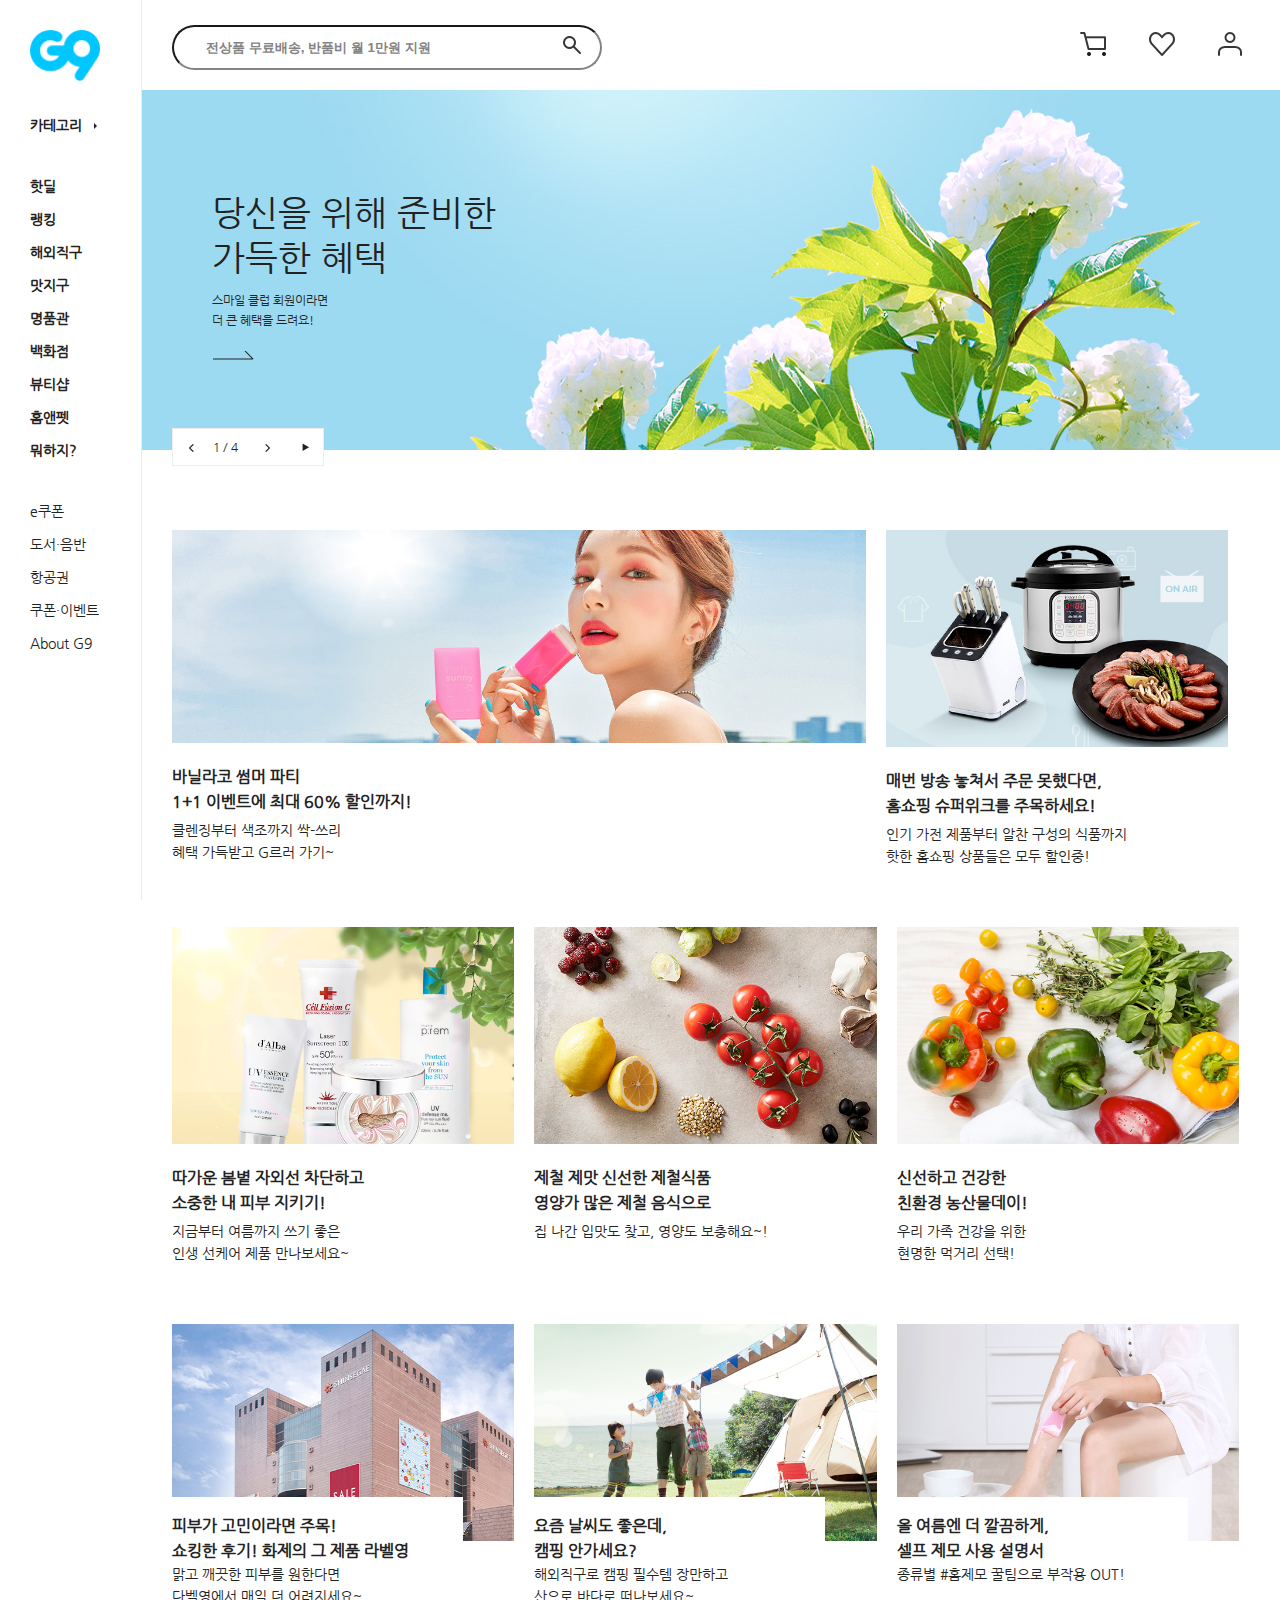
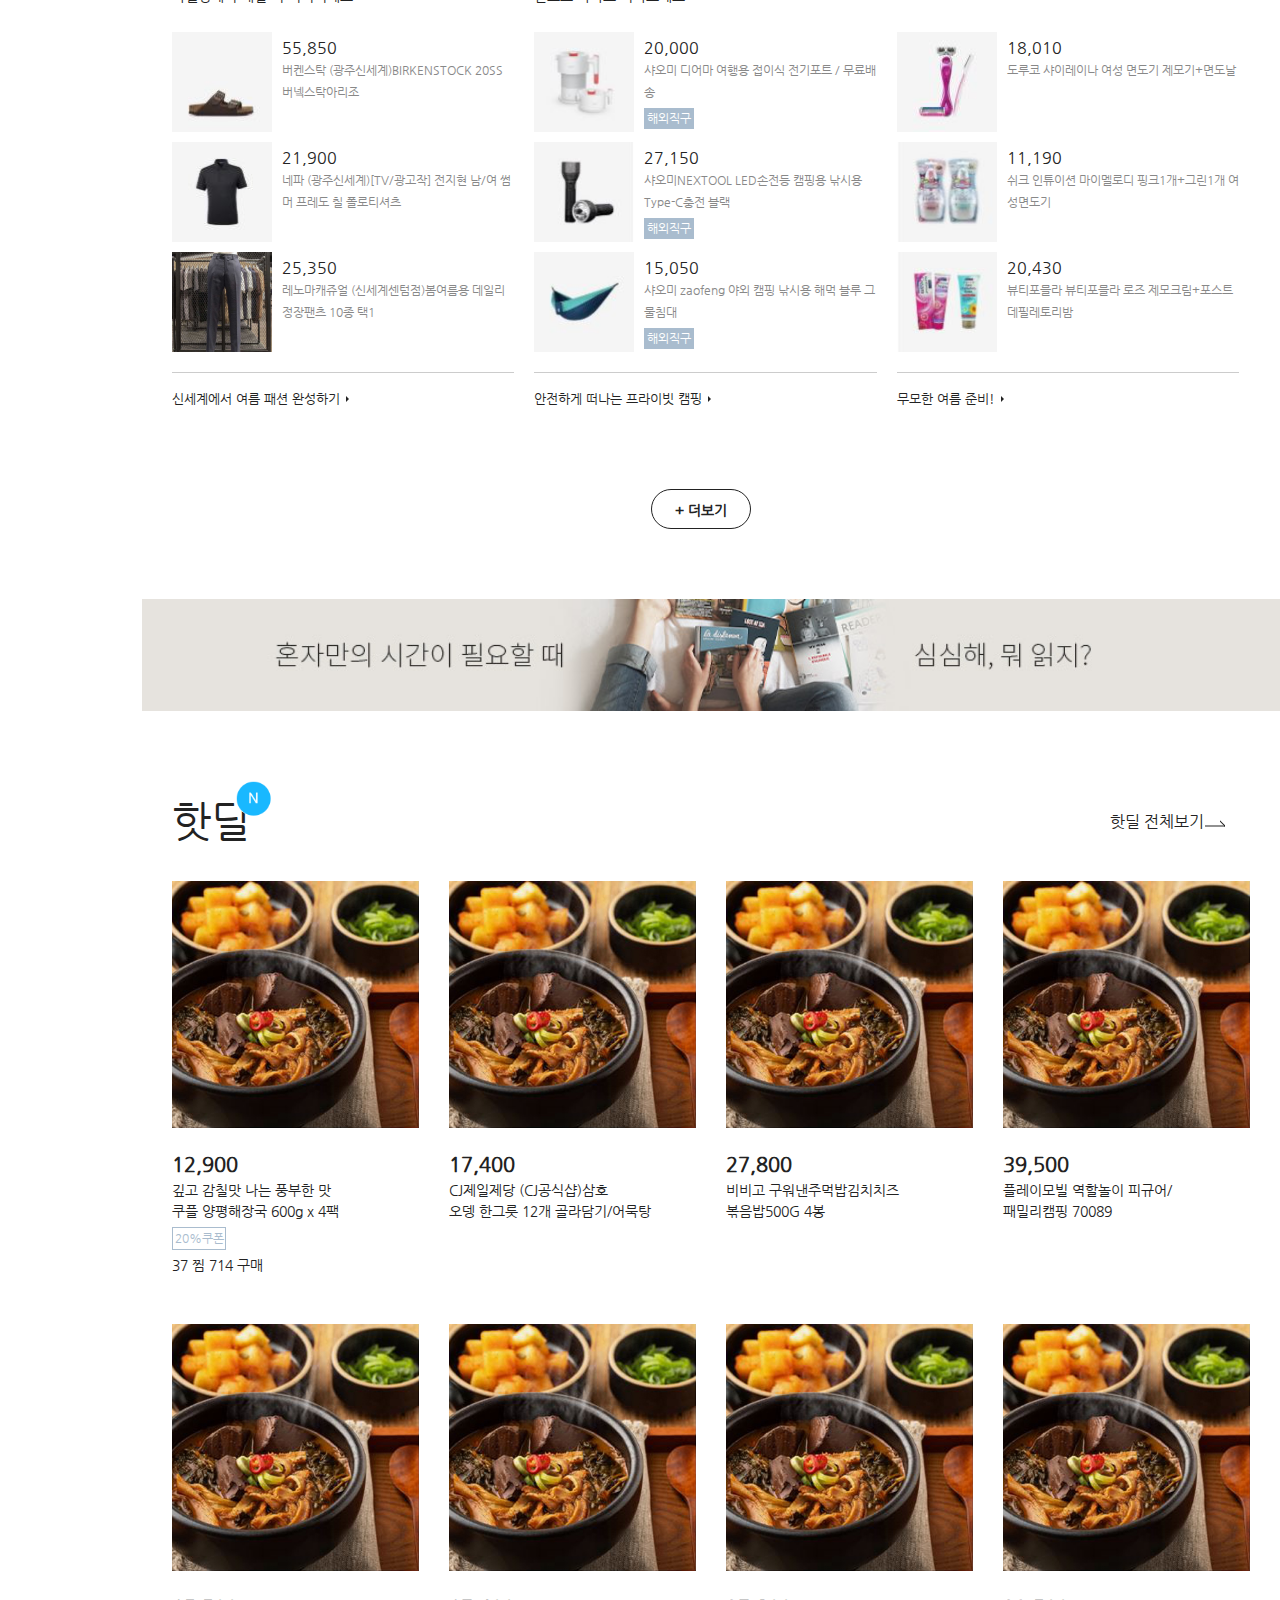
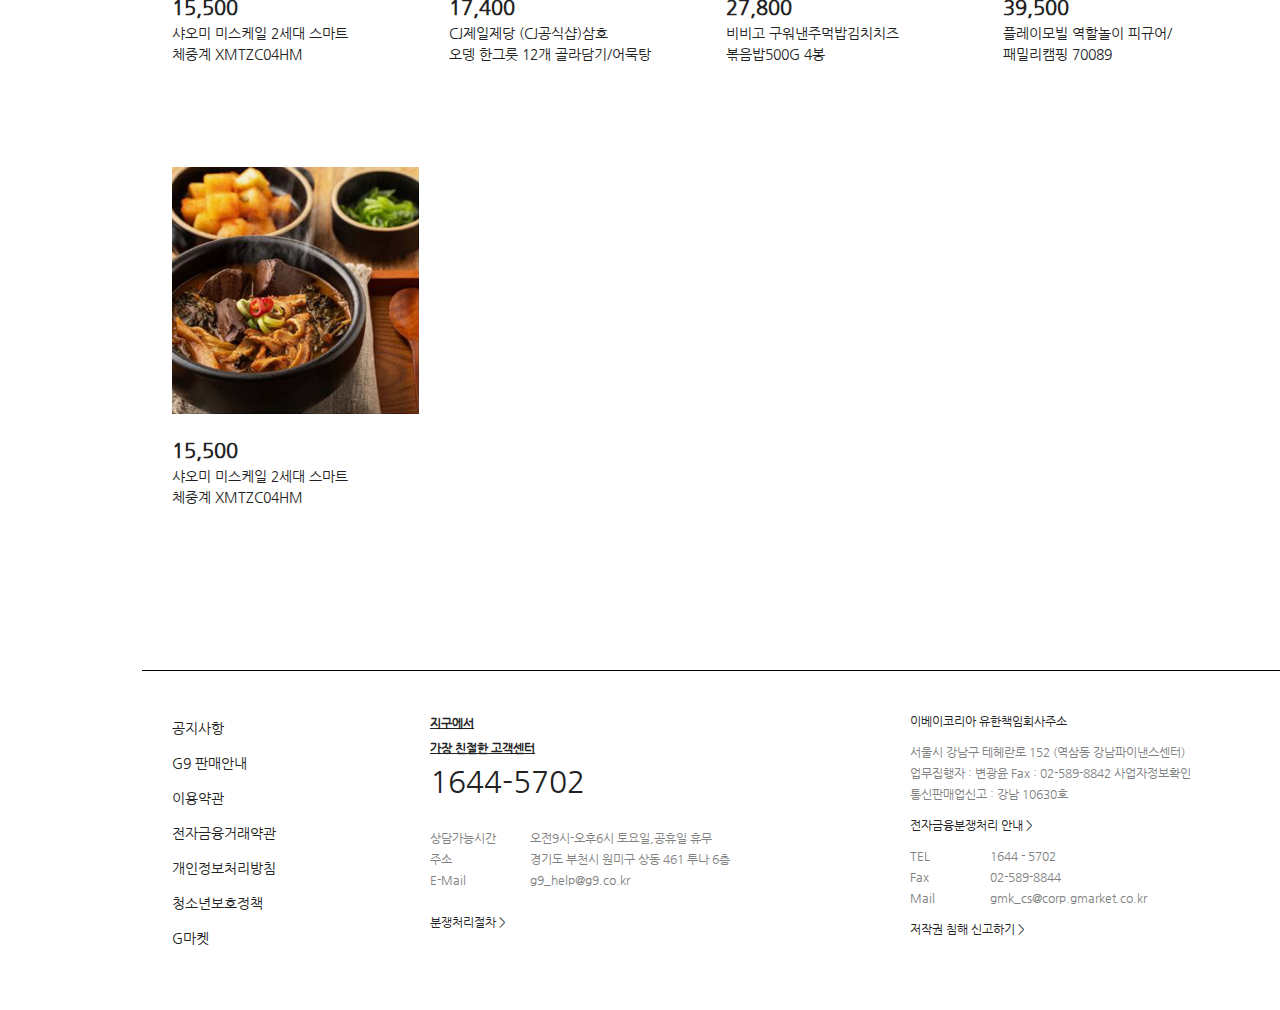
==== commit 41491c65: "#item2 추가 , 배너 이미지 수정 핫딜 작업중" ====
--- a/index.html
+++ b/index.html
@@ -4,8 +4,9 @@
 	<meta charset="UTF-8">	
 	<title>트렌드 라이프 쇼핑 G9</title>
 	<!--[if lt IE 9]>
-		<script src="js/html5shiv.min.js"></script>
-	<![endif]-->	
+	<script src="js/html5shiv.js"></script>
+	<script src="js/css3-mediaqueries.js"></script>
+    <![endif]-->
 	<link rel="shortcut icon" href="images/favicon.ico" type="images/x-icon" />
 	<link rel="stylesheet" href="css/reset.css">
 	<link rel="stylesheet" href="css/swiper-bundle.min.css">
@@ -120,12 +121,12 @@
 								<img src="images/index/index_banner3.jpg" alt="slide_banner">
 								<div class="slide_txt">
 									<h3 data-splitting>
-										오늘도 <br>
-										고민없이 참 잘 샀다!
+										든든한 할인과 함께 <br>
+										쇼핑하는 확실한 행복!
 									</h3>
 									<p data-splitting>
-										배송비 무료 반품비 1만원 지원 <br>
-										G9에서 깔끔한 혜택받고 쇼핑합니다!
+										우수 소상공인들의 #좋은 제품을 <br>
+										#특별한 가격으로 만나보세요~
 									</p>
 									<img src="images/common/arrow2.png" alt="arrow">
 								</div>
@@ -160,9 +161,6 @@
 				<div class="swiper-button-play"></div>
 				<div class="swiper-button-pause"></div>
 			</div><!--swiper-container-->
-                       
-                       
-                        
             <div class="contents">  
                 <section class="item_first">
                     <a href="#"><div class="scale"><img src="images/index/index_item1.jpg" alt="item"></div>
@@ -219,46 +217,178 @@
                             <span>맑고 깨끗한 피부를 원한다면 <br>다벨영에서 매일 더 어려지세요~</span>
                         </p>
                     </a>
-                </section>   
-                
+                </section>  
+                <!--item2 시작-->
                 <section class="item2">
                 	<div class="b_item">
-						<div class="scale"><img src="images/index/item2_b1.jpg" alt="item"></div>
-						<p class="b_txt">
-							<strong>피부가 고민이라면 주목! <br>쇼킹한 후기! 화제의 그 제품 라벨영 <br></strong>
-							<span>맑고 깨끗한 피부를 원한다면 <br>다벨영에서 매일 더 어려지세요~</span>
-						</p> 
+                		<a href="#">
+							<div class="scale"><img src="images/index/item2_b1.jpg" alt="item"></div>
+							<p class="b_txt">
+								<strong>피부가 고민이라면 주목! <br>쇼킹한 후기! 화제의 그 제품 라벨영 <br></strong>
+								<span>맑고 깨끗한 피부를 원한다면 <br>다벨영에서 매일 더 어려지세요~</span>
+							</p> 
+						</a>
+					</div>
+					<div class="s_item">						
+						<a href="#"><img src="images/index/item2_b1_s1.jpg" alt="s_item"></a>
+						<p class="s_txt">
+							<strong><a href="#">55,850 <br></a></strong>
+							<span><a href="#">버켄스탁 (광주신세계)BIRKENSTOCK 20SS 버넼스탁아리조</a></span>
+						</p> 
+					</div><!--s_item--> 
+              		
+              		<a href="#">
+						<div class="s_item">
+							<a href="#"><img src="images/index/item2_b1_s2.jpg" alt="s_item"></a>
+							<p class="s_txt">
+								<strong><a href="#">21,900 <br></a></strong>
+								<span><a href="#">네파 (광주신세계)[TV/광고작] 전지현 남/여 썸머 프레도 칠 폴로티셔츠</a></span>
+							</p> 
+						</div><!--s_item--> 
+              		</a>
+               		<div class="s_item">
+						<a href="#"><img src="images/index/item2_b1_s3.jpg" alt="s_item"></a>
+						<p class="s_txt">
+							<a href="#"><strong>25,350 <br></strong>
+							<span>레노마캐쥬얼 (신세계센텀점)봄여름용 데일리 정장팬츠 10종 택1</span></a>
+						</p> 
+					</div><!--s_item-->   
+               		<div class="more"><a href="#">신세계에서 여름 패션 완성하기 <img src="images/common/more1.png" alt="more"></a></div>                
+                </section> 
+                <section class="item2">
+                	<div class="b_item">
+                		<a href="#">
+							<div class="scale"><img src="images/index/item2_b2.jpg" alt="item"></div>
+							<p class="b_txt">
+								<strong>요즘 날씨도 좋은데, <br>캠핑 안가세요? <br></strong>
+								<span>해외직구로 캠핑 필수템 장만하고 <br>산으로 바다로 떠나보세요~</span>
+							</p> 
+						</a>
 					</div>
 					<div class="s_item">
-						<img src="images/index/item2_b1_s1.jpg" alt="s_item">
-						<p class="s_txt">
-							<strong>55,850 <br></strong>
-							<span>버켄스탁 (광주신세계)BIRKENSTOCK 20SS 버넼스탁아리조</span>
-						</p> 
-					</div>                   
-                </section>            
-            </div><!--contents-->             
-                      
-                                
-                                                    
+						<a href="#"><img src="images/index/item2_b2_s1.jpg" alt="s_item"></a>
+						<p class="s_txt">
+							<strong>20,000 <br></strong>
+							<a href="#"><span>샤오미 디어마 여행용 접이식 전기포트 / 무료배송</span>
+							<span class="mini_box">해외직구</span></a>
+						</p> 
+					</div><!--s_item--> 
+               		<div class="s_item">
+						<a href="#"><img src="images/index/item2_b2_s2.jpg" alt="s_item"></a>
+						<p class="s_txt">
+							<a href="#"><strong>27,150 <br></strong>
+							<span>샤오미NEXTOOL LED손전등 캠핑용 낚시용Type-C충전 블랙</span></a>
+							<span class="mini_box">해외직구</span>
+						</p> 
+					</div><!--s_item--> 
+               		<div class="s_item">
+						<a href="#"><img src="images/index/item2_b2_s3.jpg" alt="s_item"></a>
+						<p class="s_txt">
+							<a href="#"><strong>15,050 <br></strong>
+							<span>샤오미 zaofeng 야외 캠핑 낚시용 해먹 블루 그물침대</span></a>
+							<span class="mini_box">해외직구</span>
+						</p> 
+					</div><!--s_item-->   
+               		<div class="more"><a href="#">안전하게 떠나는 프라이빗 캠핑 <img src="images/common/more1.png" alt="more"></a></div>                
+                </section>
+                <section class="item2">                	
+                	<div class="b_item">
+                		<a href="#">
+							<div class="scale"><img src="images/index/item2_b3.jpg" alt="item"></div>
+							<p class="b_txt">
+								<strong>올 여름엔 더 깔끔하게, <br>셀프 제모 사용 설명서<br></strong>
+								<span>종류별 #홈제모 꿀팀으로 부작용 OUT! <br> </span>
+							</p> 
+						</a>
+					</div>
+					<div class="s_item">
+						<a href="#"><img src="images/index/item2_b3_s1.jpg" alt="s_item"></a>
+						<p class="s_txt">
+							<a href="#"><strong>18,010 <br></strong>
+							<span>도루코 샤이레이나 여성 면도기 제모기+면도날</span></a>
+						</p> 
+					</div><!--s_item--> 
+               		<div class="s_item">
+						<a href="#"><img src="images/index/item2_b3_s2.jpg" alt="s_item"></a>
+						<p class="s_txt">
+							<a href="#"><strong>11,190 <br></strong>
+							<span>쉬크 인튜이션 마이멜로디 핑크1개+그린1개 여성면도기</span></a>
+						</p> 
+					</div><!--s_item--> 
+               		<div class="s_item">
+						<a href="#"><img src="images/index/item2_b3_s3.jpg" alt="s_item"></a>
+						<p class="s_txt">
+							<a href="#"><strong>20,430 <br></strong>
+							<span>뷰티포믈라 뷰티포믈라 로즈 제모크림+포스트데필레토리밤</span></a>
+						</p> 
+					</div><!--s_item-->   
+               		<div class="more"><a href="#">무모한 여름 준비! <img src="images/common/more1.png" alt="more"></a></div>                
+                </section>
+                <section class="item2 item2_last">
+                	<div class="b_item">
+                		<a href="#">
+							<div class="scale"><img src="images/index/item2_b4.jpg" alt="item"></div>
+							<p class="b_txt">
+								<strong>얼굴에 반짝! 형광등 켜주는<br>퍼스널 컬러, 알고 계시나요?<br></strong>
+								<span>톤에 맞는 메이크업으로 <br>어떤 피부톤도 2배 더 예쁘게</span>
+							</p> 
+						</a>
+					</div>
+					<div class="s_item">
+						<a href="#"><img src="images/index/item2_b4_s1.jpg" alt="s_item"></a>
+						<p class="s_txt">
+							<a href="#"><strong>35,440 <br></strong>
+							<span>스텔라 스틸라 매앤 메탈 아이섀도우 팔레트+로즈골드 틴케이</span></a>
+						</p> 
+					</div><!--s_item--> 
+               		<div class="s_item">
+						<a href="#"><img src="images/index/item2_b4_s2.jpg" alt="s_item"></a>
+						<p class="s_txt">
+							<a href="#"><strong>52,820 <br></strong>
+							<span>에스티로더 (신세계강남점)더블 웨어 스테이 인 플레이스 메이크업</span></a>
+						</p> 
+					</div><!--s_item--> 
+               		<div class="s_item">
+						<a href="#"><img src="images/index/item2_b4_s3.jpg" alt="s_item"></a>
+						<p class="s_txt">
+							<a href="#"><strong>24,340 <br></strong>
+							<span>헤라 헤라 루즈 홀릭 크림</span></a>
+						</p> 
+					</div><!--s_item-->   
+               		<div class="more"><a href="#">신세계에서 여름 패션 완성하기 <img src="images/common/more1.png" alt="more"></a></div>                
+                </section>                 
+                <!--item2 끝-->                   
+                <div class="item_more"><a href="#">+ 더보기</a></div>      
+            </div><!--contents-->                  
             <div class="banner_wrap">
                 <a href="#"><img class="banner" src="images/index/index_banner5.jpg" alt="banner"></a>
             </div><!--banner_wrap-->
+            
+            
+            
+            <!--핫딜 시작-->
+            
+            
             <div class="hotdeal">
-                <h3>핫딜<img class="new" src="images/common/new_button.png" alt="new_button"></h3>                
-                <section class="hotdeal_item">
-                    <a href="#"><img src="images/index/index_item24.jpg" alt="item">
-                    <p>
-                        <strong>8,900 <br></strong>
-                        <span>
-                            입안이 상쾌한 허브 향기 <br>
-                            죽염치약 내추럴프레쉬 허브 <br>
-                            치약 160g 9개
-                        </span>
-                    </p></a>
-                </section>
-                <section class="hotdeal_item">
-                    <a href="#"><img src="images/index/index_item25.jpg" alt="item">
+                <h3>핫딜<img class="new" src="images/common/new_button.png" alt="new_button"></h3>  
+                <div class="more"><a href="#">핫딜 전체보기<img src="images/common/arrow1.png" alt="arrow"></a></div>
+                <div class="hotdeal_item_wrap">
+                
+                                            
+                <section class="hotdeal_item">
+                    <a href="#"><img src="images/hotdeal/hotdeal1.jpg" alt="item">
+                    <p>
+                        <strong>12,900 <br></strong>
+                        <span>
+                            깊고 감칠맛 나는 풍부한 맛 <br>
+                            쿠플 양평해장국 600g x 4팩 <br>                           
+                        </span>
+                        <span class="coupon">20%쿠폰</span>
+                        <span class="heart">37 찜</span> <span>714 구매</span>
+                    </p></a>
+                </section>
+                <section class="hotdeal_item">
+                    <a href="#"><img src="images/hotdeal/hotdeal1.jpg" alt="item">
                     <p>
                         <strong>17,400 <br></strong>
                         <span>
@@ -268,7 +398,7 @@
                     </p></a>
                 </section>
                 <section class="hotdeal_item">
-                    <a href="#"><img src="images/index/index_item26.jpg" alt="item">
+                    <a href="#"><img src="images/hotdeal/hotdeal1.jpg" alt="item">
                     <p>
                         <strong>27,800 <br></strong>
                         <span>
@@ -278,7 +408,7 @@
                     </p></a>
                 </section>
                 <section class="hotdeal_item">
-                    <a href="#"><img src="images/index/index_item27.jpg" alt="item">
+                    <a href="#"><img src="images/hotdeal/hotdeal1.jpg" alt="item">
                     <p>
                         <strong>39,500 <br></strong>
                         <span>
@@ -287,8 +417,8 @@
                         </span>
                     </p></a>
                 </section>
-                <section class="hotdeal_item">
-                    <a href="#"><img src="images/index/index_item28.jpg" alt="item">
+                <section class="hotdeal_item hotdeal_item_last">
+                    <a href="#"><img src="images/hotdeal/hotdeal1.jpg" alt="item">
                     <p>
                         <strong>15,500 <br></strong>
                         <span>
@@ -297,6 +427,65 @@
                         </span>
                     </p></a>
                 </section>
+                
+                <section class="hotdeal_item">
+                    <a href="#"><img src="images/hotdeal/hotdeal1.jpg" alt="item">
+                    <p>
+                        <strong>8,900 <br></strong>
+                        <span>
+                            입안이 상쾌한 허브 향기 <br>
+                            죽염치약 내추럴프레쉬 허브 <br>                            
+                        </span>
+                    </p></a>
+                </section>
+                <section class="hotdeal_item">
+                    <a href="#"><img src="images/hotdeal/hotdeal1.jpg" alt="item">
+                    <p>
+                        <strong>17,400 <br></strong>
+                        <span>
+                            CJ제일제당 (CJ공식샵)삼호 <br>
+                            오뎅 한그릇 12개 골라담기/어묵탕 <br>                        
+                        </span>
+                    </p></a>
+                </section>
+                <section class="hotdeal_item">
+                    <a href="#"><img src="images/hotdeal/hotdeal1.jpg" alt="item">
+                    <p>
+                        <strong>27,800 <br></strong>
+                        <span>
+                            비비고 구워낸주먹밥김치치즈 <br>
+                            볶음밥500G 4봉
+                        </span>
+                    </p></a>
+                </section>
+                <section class="hotdeal_item">
+                    <a href="#"><img src="images/hotdeal/hotdeal1.jpg" alt="item">
+                    <p>
+                        <strong>39,500 <br></strong>
+                        <span>
+                            플레이모빌 역할놀이 피규어/ <br>
+                            패밀리캠핑 70089
+                        </span>
+                    </p></a>
+                </section>
+                <section class="hotdeal_item hotdeal_item_last">
+                    <a href="#"><img src="images/hotdeal/hotdeal1.jpg" alt="item">
+                    <p>
+                        <strong>15,500 <br></strong>
+                        <span>
+                            샤오미 미스케일 2세대 스마트 <br>
+                            체중계 XMTZC04HM
+                        </span>
+                    </p></a>
+                </section>
+                
+                
+                
+                
+                
+                
+                
+                </div><!--hotdeal_item_wrap-->
             </div><!--hotdeal-->
             <div class="bottom_wrap">
                 <footer class="bottom">                    
--- a/css/layout.css
+++ b/css/layout.css
@@ -20,7 +20,7 @@
 .slide_img>img{width: 1000px; height: 360px; margin-left: -1000px; float: right; transition: all 0.6s; position: relative; left: 40px;} /*margin left 마이너스로*/
 .bluebox{width: 80%; height: 360px; float: left; background-color: #9CDAF1;}
 .yellowbox{width: 80%; height: 360px; float: left; background-color: #FFF8D3;}
-.greenbox{width: 80%; height: 360px; float: left; background-color: #20e5ba;}
+.greenbox{width: 80%; height: 360px; float: left; background-color: #F1E3D8;}
 .orangebox{width: 80%; height: 360px; float: left; background-color: #ffdea9;}
 .slide_txt{position: absolute; top: 100px; left: 70px;}
 .slide_txt h3{font-size: 35px; line-height: 45px; font-weight: normal;}
@@ -30,7 +30,7 @@
 .swiper .swiper-slide-active .slide_img>img{left: 0px; opacity:1}
 
 
-/*슬라이드 텍스트 애니메이션*/
+/*slick 애니메이션*/
 /*
 .slick-active .splitting .char{
     display: inline-block;
@@ -41,22 +41,15 @@
     0%{transform: translateY(30px); opacity: 0;}
     80%{transform: translateY(30px); opacity: 0;}
 }
-*/
-
-/*슬라이드 이미지 애니메이션*/
 .slick-active .slide_img>img{
     display: inline-block;
     animation: slide-up2 0.5s cubic-bezier(.5, 0, .5, 1) both;
-    /*fill-mode:both; 는 시작전에 스타일 적용 + 마지막 키프레임 유지 */
-    /*animation-delay: calc(60ms * var(--char-index)); *//*splitting*/
-    /*calc는 css에서 사용되는 수식 계산해주는 함수*/
 }
 @keyframes slide-up2{
     0%{transform: translateX(30px); opacity: 0;}
-    /*80%{transform: translateX(30px); opacity: 0;}*/
 }
 
-
+*/
 /*item*/
 .contents{width: 100%; overflow: auto; margin-top: 40px; padding-left: 10px; padding-right: 30px;} /*overflow:auto하면 자동으로 높이잡힘*/ /*화면사이즈 반환해야되나*/
 .item_first{width: 49%; float: left; margin-bottom: 60px; padding-left: 20px;}
@@ -73,23 +66,27 @@
 .item p span{display: block; font-weight: normal; color: #222; line-height: 22px;}
 
 /*item2*/
-.item2{width: 25%; float: left; margin-bottom: 60px; padding-left: 20px; position: relative;}
-.item2 .b_item{height: 280px;}
+.item2{width: 25%; float: left; margin-bottom: 60px; padding-left: 20px;}
+.item2 .b_item{}
 .item2 .b_item img{width: 100%; transition: all 0.4s ease-in-out;}
 .item2 .b_item img:hover{transform: scale(1.1);}
-.item2 p.b_txt{position: absolute; width: 85%; top: 140px; background-color: #fff; }
-.item2 p.b_txt strong{width: 100%; height: 55px; display: block; font-size: 16px; color: #222; line-height: 25px; margin-top: 15px;}
+.item2 p.b_txt{width: 85%; height: 110px; position: relative; top: -50px; background-color: #fff; padding-top: 1px;}
+.item2 p.b_txt strong{width: 100%; display: block; font-size: 16px; color: #222; line-height: 25px; margin-top: 15px;}
 .item2 p.b_txt span{display: block; font-weight: normal; color: #222; line-height: 22px;}
 
-.item2 .s_item{}
-.item2 .s_item img{width: 100px; position: absolute;}
-.item2 .s_item p.s_txt{padding-top: 5px; display: inline; padding-left: 110px;}
+.item2 .s_item{display: -webkit-flex;
+display: -moz-flex;
+display: -ms-flex;
+display: -o-flex;
+display: flex; position: relative; top: -35px; padding-top: 10px;}
+.item2 .s_item img{width: 100px; height: 100px; float: left;}
+.item2 .s_item p.s_txt{padding-top: 5px; display: inline; margin-left: 10px;}
 .item2 .s_item p.s_txt strong{font-weight: normal; font-size: 16px;}
-.item2 .s_item p.s_txt span{color: #888; font-size: 12px;}
-
-/*overflow: hidden;
-  text-overflow: ellipsis;
-  white-space: nowrap;*/
+.item2 .s_item p.s_txt span{color: #888; font-size: 12px; overflow: hidden; text-overflow: ellipsis;}
+.item2 .more{position: relative; top: -20px; display: block; margin-top: 5px; padding-top: 15px; border-top: 1px solid #ccc; font-size: 13px;}
+.item2 .s_item p.s_txt span.mini_box{display: block; width: 50px; margin-top: 5px; text-align: center; background-color: #A9BCCE; color: #fff;}
+.item_more{width: 100px; height: 40px; text-align: center; line-height: 40px; margin: 0 auto; clear: both; border-radius: 20px; border: 1px solid #222; font-weight: bold; margin-bottom: 50px;}
+.item_more a{display: block;}
 
 /*모바일 먼저 만들고 키우면서 작업할꺼면 min-width*/
 /*풀 스크린에서 줄이면서 작업할꺼면 max-width*/
@@ -98,20 +95,27 @@
 	.item:nth-child(7){display: none;}
 	.item_first{width: 65%;}
 	.item{width: 33%;}	
+	.item2{width: 33%;}
+	.item2_last{display: none;}	
 }
 
 /*banner*/
-.banner_wrap{width: 100%; margin: 20px 0; background-color: #E6E3DE; position: relative;}
+.banner_wrap{width: 100%; margin: 20px 0 70px; background-color: #E6E3DE; position: relative;}
 .banner{width: 1120px; margin: 0 auto; display: block;}
 
 /*hotdeal*/
-.hotdeal{width: 100%; height: auto; padding: 0 30px; margin-top: 50px; margin-bottom: 60px; overflow: auto;}
-.hotdeal h3{width: 90px; height: 80px; line-height: 80px; font-size: 42px; position: relative; font-weight: normal;}
+.hotdeal{width: 100%; height: auto; padding-right: 30px; margin-top: 50px; margin-bottom: 60px; overflow: auto;}
+.hotdeal h3{margin-left: 30px; width: 90px; height: 80px; line-height: 80px; font-size: 42px; position: relative; font-weight: normal; float: left; margin-bottom: 20px;}
 .new{position: absolute; top: 0px; right: -10px; width: 40%;}
-.hotdeal_item{float: left; width: 20%; padding-right: 20px;}
-.hotdeal_item:nth-child(6){padding-right: 0px;}
+.hotdeal .more{width: 140px; font-size: 16px; float: right; margin-top: 30px;}
+.hotdeal .hotdeal_item_wrap{clear: both;}
+
+
+.hotdeal_item{float: left; width: 20%; padding-left: 30px; margin-bottom: 30px;}
 .hotdeal_item img{width: 100%;}
+.hotdeal_item p{height: 140px; margin-top: 20px;}
 .hotdeal_item p strong{display: block; font-size: 20px; margin-bottom: 5px;}
+.hotdeal_item p .coupon{font-size: 12px; display: block; width: 54px; text-align: center; border: 1px solid #A9BCCE; color: #A9BCCE; margin: 5px 0;}
 
 @media screen and (max-width:1300px) {
     .hotdeal_item:nth-child(6){display: none;}   
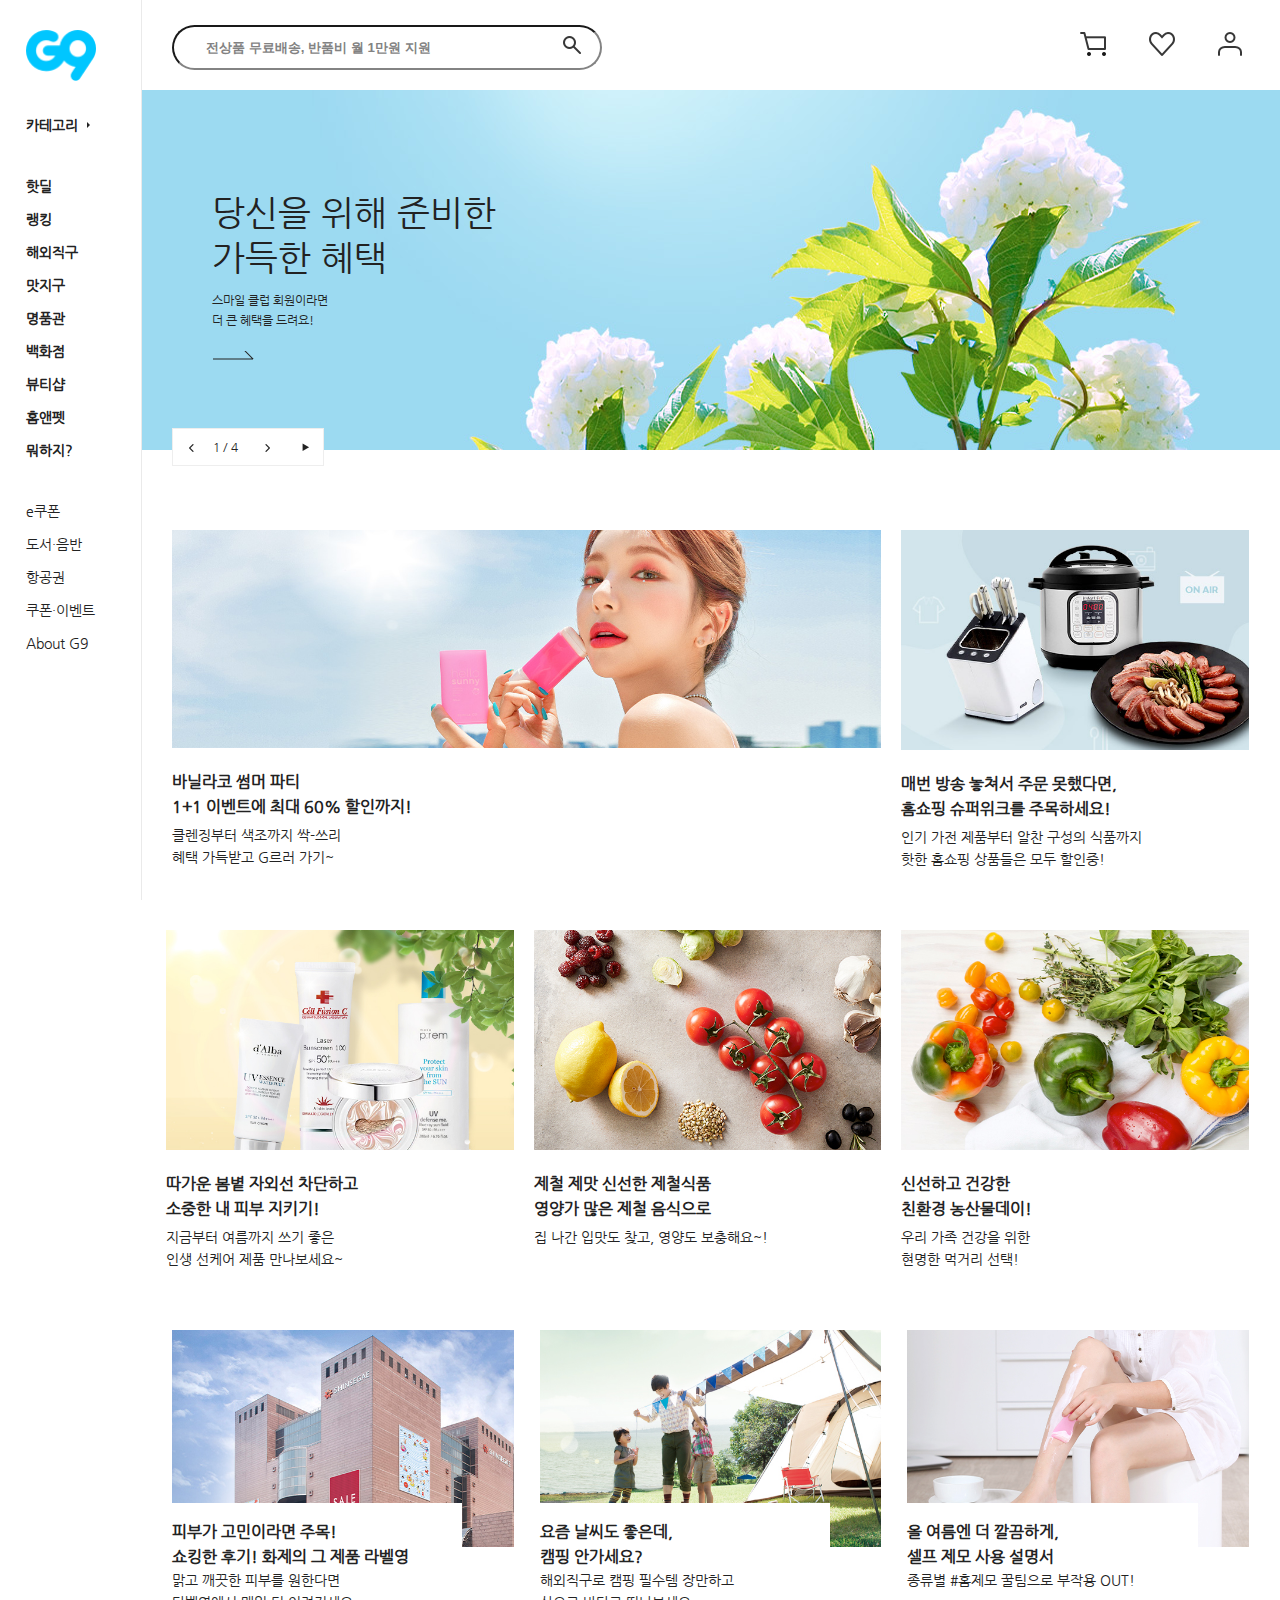
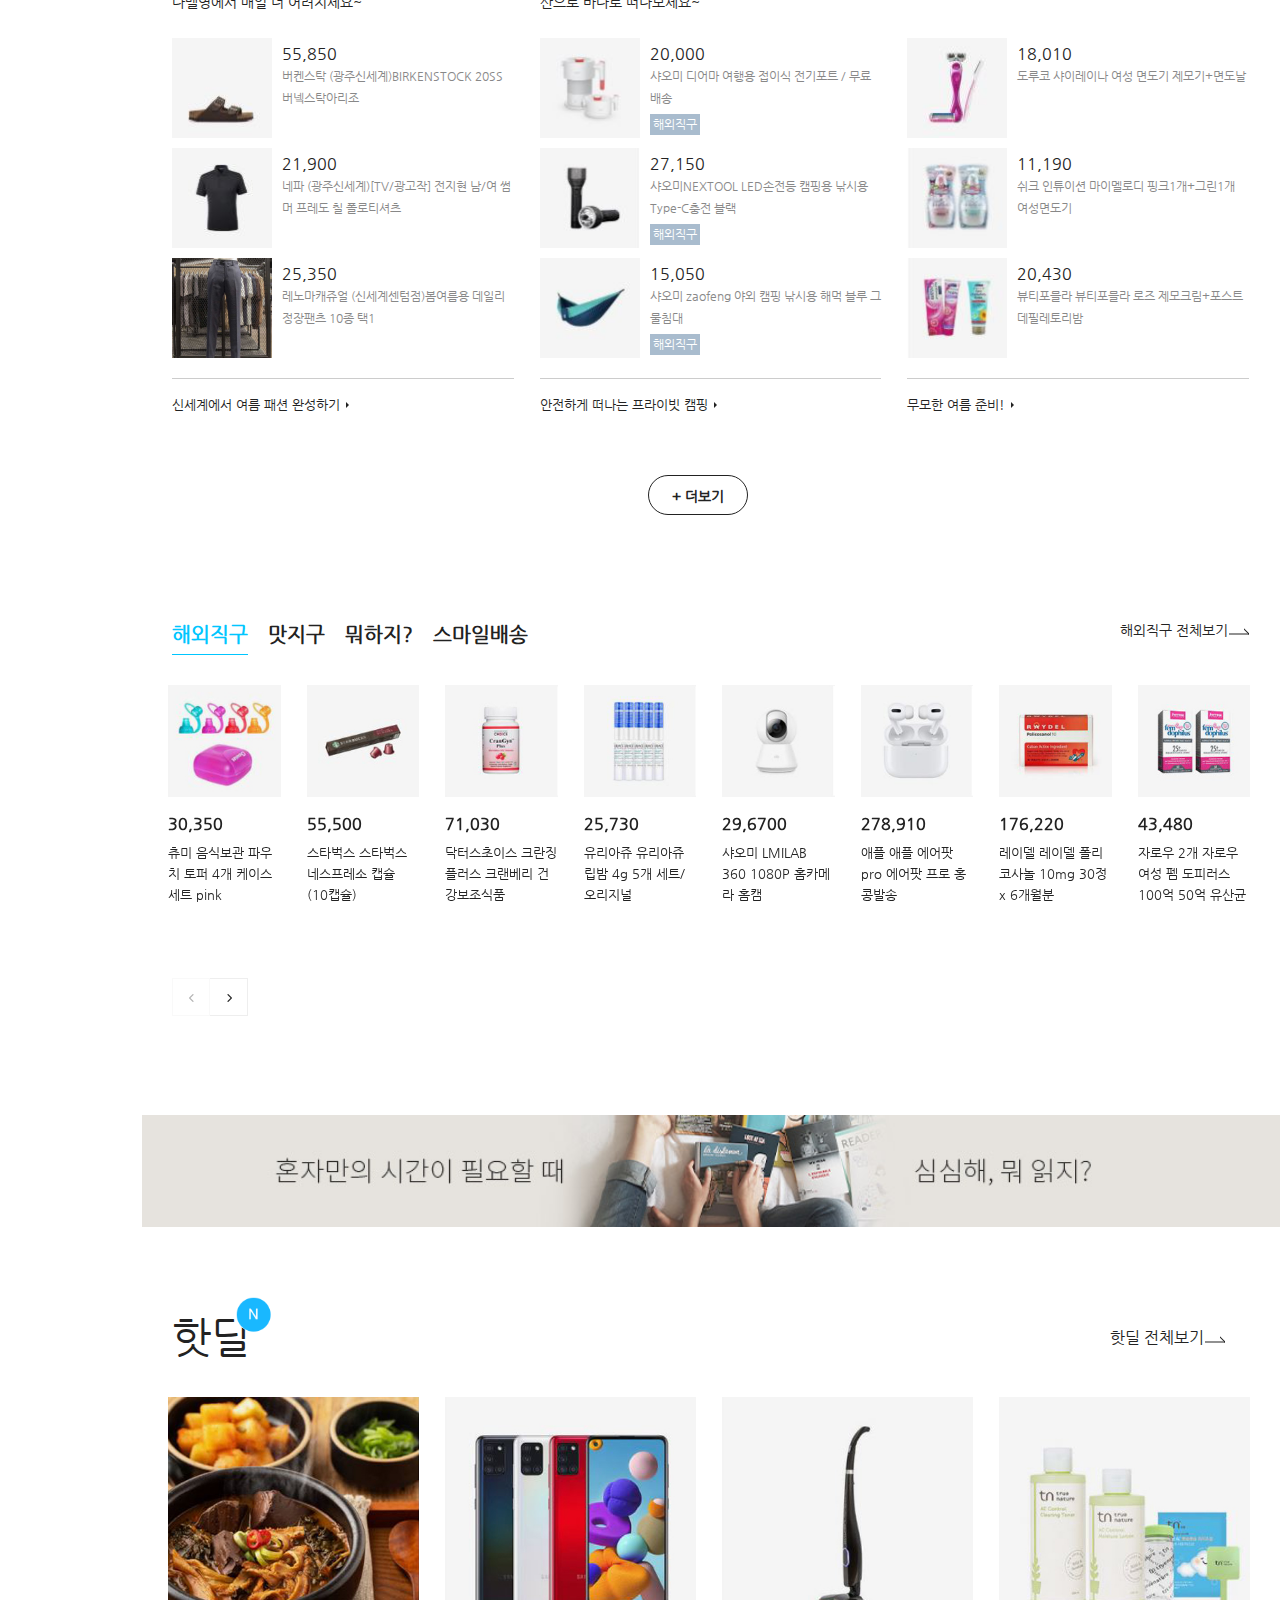
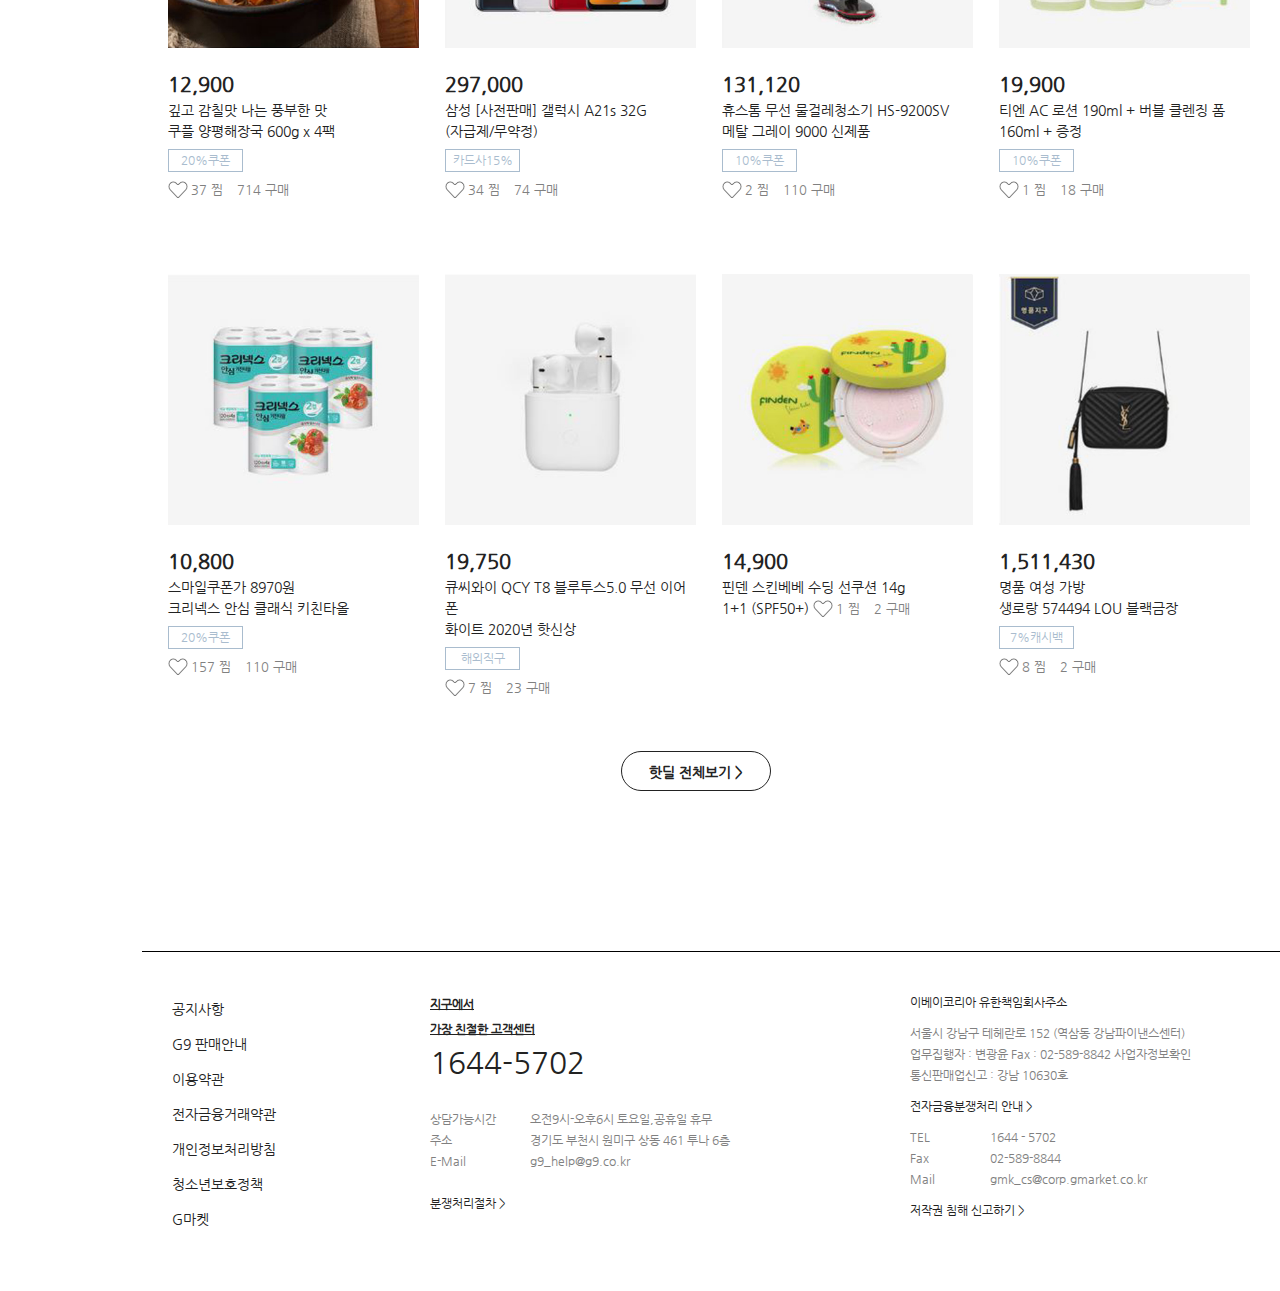
==== commit 17f1ccca: "# 야호 최종이다... swiper2 작성했고 핫딜 이미지 사이즈 맞췄고" ====
--- a/index.html
+++ b/index.html
@@ -11,8 +11,8 @@
 	<link rel="stylesheet" href="css/reset.css">
 	<link rel="stylesheet" href="css/swiper-bundle.min.css">
 	<link rel="stylesheet" href="css/layout.css">	
-	<script src="js/jquery-3.5.1.min.js"></script>	
-	<script src="js/jquery.slick.min.js"></script>
+	<script src="js/jquery-3.5.1.min.js"></script>
+	<script src="js/jquery-1.8.3.min.js"></script><!--toggle-->
 	<script src="js/swiper-bundle.min.js"></script>	
 	<script src="js/swiper.js"></script>
 	<script src="js/script.js"></script>		
@@ -21,7 +21,7 @@
     <div class="wrap">       
         <div class="left_wrap">
             <h1 class="logo"><a href="index.html"><img src="images/common/logo.gif" alt="G9로고"></a></h1>
-            <div class="category"><a href="#">카테고리<img src="images/common/more1.png" alt="more"></a><div class="toggle"></div></div>                        
+            <div class="category"><a href="#">카테고리</a></div>                        
             <div class="gnb">
                 <nav class="main_gnb">
                     <ul>
@@ -53,7 +53,7 @@
                     <li><a href="#">맛있는지구</a></li>
                     <li><a href="#">식품</a></li>
                     <li><a href="#">뷰티</a></li>
-                    <li><a href="#">백화점</a></li>
+                    <li><a href="#">백화점·몰</a></li>
                     <li><a href="#">홈스타일링</a></li>
                     <li><a href="#">주방·생필품</a></li>
                     <li><a href="#">가구·리빙·반려</a></li>
@@ -62,6 +62,13 @@
                     <li><a href="#">패션의류</a></li>
                     <li><a href="#">신발·가방·주얼리</a></li>
                     <li><a href="#">건강·자동차공구</a></li>
+                    <li><a href="#">출산·유아동</a></li>
+                    <li><a href="#">레저·아웃도어</a></li>
+                    <li><a href="#">취미·문구·도서</a></li>
+                    <li><a href="#">e쿠폰</a></li>
+                    <li><a href="#">여행</a></li>
+                    <li><a href="#">패션편집샵</a></li>
+                    <li><a href="#">항공권</a></li>
                 </ul>
         </nav><!--submenu-->
         <div class="top">
@@ -82,11 +89,11 @@
 								<div class="bluebox"></div>
 								<img src="images/index/index_banner1.jpg" alt="slide_banner">
 								<div class="slide_txt">
-									<h3 data-splitting>
+									<h3>
 										당신을 위해 준비한 <br>
 										가득한 혜택
 									</h3>
-									<p data-splitting>
+									<p>
 										스마일 클럽 회원이라면 <br>
 										더 큰 혜택을 드려요!
 									</p>
@@ -101,11 +108,11 @@
 								<div class="yellowbox"></div>
 								<img src="images/index/index_banner2.jpg" alt="slide_banner">
 								<div class="slide_txt">
-									<h3 data-splitting>
+									<h3>
 										구매자 1천명에게 <br>
 										파리바게트 상품권!
 									</h3>
-									<p data-splitting>
+									<p>
 										G9 카톡친구 맺고 구매하세요 <br>
 										쇼핑하면 선물주는 G9 카톡
 									</p>
@@ -120,11 +127,11 @@
 								<div class="greenbox"></div>
 								<img src="images/index/index_banner3.jpg" alt="slide_banner">
 								<div class="slide_txt">
-									<h3 data-splitting>
+									<h3>
 										든든한 할인과 함께 <br>
 										쇼핑하는 확실한 행복!
 									</h3>
-									<p data-splitting>
+									<p>
 										우수 소상공인들의 #좋은 제품을 <br>
 										#특별한 가격으로 만나보세요~
 									</p>
@@ -139,11 +146,11 @@
 								<div class="orangebox"></div>
 								<img src="images/index/index_banner4.jpg" alt="slide_banner">
 								<div class="slide_txt">
-									<h3 data-splitting>
+									<h3>
 										스마일카드 이벤트 <br>
 										총 40,000원 혜택!
 									</h3>
-									<p data-splitting>
+									<p>
 										G9-G마켓, 옥션 총 1만원 할인 <br>
 										삼성페이, 대중교통 총 3만원 캐시백!
 									</p>
@@ -359,11 +366,121 @@
                 </section>                 
                 <!--item2 끝-->                   
                 <div class="item_more"><a href="#">+ 더보기</a></div>      
-            </div><!--contents-->                  
+            </div><!--contents-->   
+            
+                           
+            <div class="item_slide">
+            	<div class="select">
+            		<ul>
+            			<li class="selected">해외직구</li>
+            			<li>맛지구</li>
+            			<li>뭐하지?</li>
+            			<li>스마일배송</li>
+            		</ul>
+            		<div class="more_wrap">
+						<span class="more selected"><a href="#">해외직구 전체보기<img src="images/common/arrow1.png" alt="arrow"></a></span>
+						<span class="more"><a href="#">맛지구 전체보기<img src="images/common/arrow1.png" alt="arrow"></a></span>
+						<span class="more"><a href="#">뭐하지? 전체보기<img src="images/common/arrow1.png" alt="arrow"></a></span>
+						<span class="more"><a href="#">스마일배송 전체보기<img src="images/common/arrow1.png" alt="arrow"></a></span>
+           			</div>
+            	</div><!--select--> 
+            	
+				
+           		<!--swiper2 시작-->
+           	
+            	<div class="swiper-container swiper2">
+            		<ul class="swiper-wrapper">
+						<li class="swiper-slide slide_item">
+							<a href="#"><img src="images/slide/slide1.jpg" alt="slide_item"></a>
+							<span class="tit">30,350</span>
+							<span class="txt">츄미 음식보관 파우치 토퍼 4개 케이스세트 pink</span>
+						</li>
+						<li class="swiper-slide slide_item">
+							<a href="#"><img src="images/slide/slide2.jpg" alt="slide_item"></a>
+							<span class="tit">55,500</span>
+							<span class="txt">스타벅스 스타벅스 네스프레소 캡슐 (10캡슐)</span>
+						</li>
+						<li class="swiper-slide slide_item">
+							<a href="#"><img src="images/slide/slide3.jpg" alt="slide_item"></a>
+							<span class="tit">71,030</span>
+							<span class="txt">닥터스초이스 크란징플러스 크랜베리 건강보조식품</span>
+						</li>
+						<li class="swiper-slide slide_item">
+							<a href="#"><img src="images/slide/slide4.jpg" alt="slide_item"></a>
+							<span class="tit">25,730</span>
+							<span class="txt">유리아쥬 유리아쥬 립밤 4g 5개 세트/오리지널</span>
+						</li>
+						<li class="swiper-slide slide_item">
+							<a href="#"><img src="images/slide/slide5.jpg" alt="slide_item"></a>
+							<span class="tit">29,6700</span>
+							<span class="txt">샤오미 LMILAB 360 1080P 홈카메라 홈캠</span>
+						</li>
+						<li class="swiper-slide slide_item">
+							<a href="#"><img src="images/slide/slide6.jpg" alt="slide_item"></a>
+							<span class="tit">278,910</span>
+							<span class="txt">애플 애플 에어팟pro 에어팟 프로 홍콩발송</span>
+						</li>
+						<li class="swiper-slide slide_item">
+							<a href="#"><img src="images/slide/slide7.jpg" alt="slide_item"></a>
+							<span class="tit">62,310</span>
+							<span class="txt">차쉬넬 MILESEEY골프거리 레이저 측정기PF210</span>
+						</li>
+						<li class="swiper-slide slide_item">
+							<a href="#"><img src="images/slide/slide8.jpg" alt="slide_item"></a>
+							<span class="tit">52,320</span>
+							<span class="txt">센트룸 센트룸 멀티비타민 성인용 250정 1+1</span>
+						</li>
+						<li class="swiper-slide slide_item">
+							<a href="#"><img src="images/slide/slide9.jpg" alt="slide_item"></a>
+							<span class="tit">176,220</span>
+							<span class="txt">레이델 레이델 폴리코사놀 10mg 30정 x 6개월분</span>
+						</li>
+						<li class="swiper-slide slide_item">
+							<a href="#"><img src="images/slide/slide10.jpg" alt="slide_item"></a>
+							<span class="tit">43,480</span>
+							<span class="txt">자로우 2개 자로우 여성 펨 도피러스 100억 50억 유산균</span>
+						</li>
+						<li class="swiper-slide slide_item">
+							<a href="#"><img src="images/slide/slide11.jpg" alt="slide_item"></a>
+							<span class="tit">60,450</span>
+							<span class="txt">피닉스 Phoenix-A2마사지건-블랙/피닉스 A2</span>
+						</li>
+						<li class="swiper-slide slide_item">
+							<a href="#"><img src="images/slide/slide12.jpg" alt="slide_item"></a>
+							<span class="tit">30,600</span>
+							<span class="txt">샤오미 미밴드4 개봉 후 한글판</span>
+						</li>
+						<li class="swiper-slide slide_item">
+							<a href="#"><img src="images/slide/slide13.jpg" alt="slide_item"></a>
+							<span class="tit">198,390</span>
+							<span class="txt">파타고니아 레트로 파일 후리스 자켓</span>
+						</li>
+						<li class="swiper-slide slide_item">
+							<a href="#"><img src="images/slide/slide14.jpg" alt="slide_item"></a>
+							<span class="tit">155,000</span>
+							<span class="txt">압타밀 압타밀 홀래 헙 분유 유럽 모음전</span>
+						</li>
+						<li class="swiper-slide slide_item">
+							<a href="#"><img src="images/slide/slide15.jpg" alt="slide_item"></a>
+							<span class="tit">55,740</span>
+							<span class="txt">싸이베이션 XTEND BCAA 90 서빙 외 프로틴 사과 포도</span>
+						</li>
+						<li class="swiper-slide slide_item">
+							<a href="#"><img src="images/slide/slide16.jpg" alt="slide_item"></a>
+							<span class="tit">44,420</span>
+							<span class="txt">트롤리 지구젤리 40개입</span>
+						</li>
+					</ul>
+           			<div class="swiper-button-next"></div>
+  					<div class="swiper-button-prev"></div>
+            	</div>
+            </div><!--item_slide-->                              
+                                                         
+                                                                                      
             <div class="banner_wrap">
                 <a href="#"><img class="banner" src="images/index/index_banner5.jpg" alt="banner"></a>
             </div><!--banner_wrap-->
-            
+                        
             
             
             <!--핫딜 시작-->
@@ -373,120 +490,149 @@
                 <h3>핫딜<img class="new" src="images/common/new_button.png" alt="new_button"></h3>  
                 <div class="more"><a href="#">핫딜 전체보기<img src="images/common/arrow1.png" alt="arrow"></a></div>
                 <div class="hotdeal_item_wrap">
-                
-                                            
-                <section class="hotdeal_item">
-                    <a href="#"><img src="images/hotdeal/hotdeal1.jpg" alt="item">
-                    <p>
-                        <strong>12,900 <br></strong>
-                        <span>
-                            깊고 감칠맛 나는 풍부한 맛 <br>
-                            쿠플 양평해장국 600g x 4팩 <br>                           
-                        </span>
-                        <span class="coupon">20%쿠폰</span>
-                        <span class="heart">37 찜</span> <span>714 구매</span>
-                    </p></a>
-                </section>
-                <section class="hotdeal_item">
-                    <a href="#"><img src="images/hotdeal/hotdeal1.jpg" alt="item">
-                    <p>
-                        <strong>17,400 <br></strong>
-                        <span>
-                            CJ제일제당 (CJ공식샵)삼호 <br>
-                            오뎅 한그릇 12개 골라담기/어묵탕 <br>                        
-                        </span>
-                    </p></a>
-                </section>
-                <section class="hotdeal_item">
-                    <a href="#"><img src="images/hotdeal/hotdeal1.jpg" alt="item">
-                    <p>
-                        <strong>27,800 <br></strong>
-                        <span>
-                            비비고 구워낸주먹밥김치치즈 <br>
-                            볶음밥500G 4봉
-                        </span>
-                    </p></a>
-                </section>
-                <section class="hotdeal_item">
-                    <a href="#"><img src="images/hotdeal/hotdeal1.jpg" alt="item">
-                    <p>
-                        <strong>39,500 <br></strong>
-                        <span>
-                            플레이모빌 역할놀이 피규어/ <br>
-                            패밀리캠핑 70089
-                        </span>
-                    </p></a>
-                </section>
-                <section class="hotdeal_item hotdeal_item_last">
-                    <a href="#"><img src="images/hotdeal/hotdeal1.jpg" alt="item">
-                    <p>
-                        <strong>15,500 <br></strong>
-                        <span>
-                            샤오미 미스케일 2세대 스마트 <br>
-                            체중계 XMTZC04HM
-                        </span>
-                    </p></a>
-                </section>
-                
-                <section class="hotdeal_item">
-                    <a href="#"><img src="images/hotdeal/hotdeal1.jpg" alt="item">
-                    <p>
-                        <strong>8,900 <br></strong>
-                        <span>
-                            입안이 상쾌한 허브 향기 <br>
-                            죽염치약 내추럴프레쉬 허브 <br>                            
-                        </span>
-                    </p></a>
-                </section>
-                <section class="hotdeal_item">
-                    <a href="#"><img src="images/hotdeal/hotdeal1.jpg" alt="item">
-                    <p>
-                        <strong>17,400 <br></strong>
-                        <span>
-                            CJ제일제당 (CJ공식샵)삼호 <br>
-                            오뎅 한그릇 12개 골라담기/어묵탕 <br>                        
-                        </span>
-                    </p></a>
-                </section>
-                <section class="hotdeal_item">
-                    <a href="#"><img src="images/hotdeal/hotdeal1.jpg" alt="item">
-                    <p>
-                        <strong>27,800 <br></strong>
-                        <span>
-                            비비고 구워낸주먹밥김치치즈 <br>
-                            볶음밥500G 4봉
-                        </span>
-                    </p></a>
-                </section>
-                <section class="hotdeal_item">
-                    <a href="#"><img src="images/hotdeal/hotdeal1.jpg" alt="item">
-                    <p>
-                        <strong>39,500 <br></strong>
-                        <span>
-                            플레이모빌 역할놀이 피규어/ <br>
-                            패밀리캠핑 70089
-                        </span>
-                    </p></a>
-                </section>
-                <section class="hotdeal_item hotdeal_item_last">
-                    <a href="#"><img src="images/hotdeal/hotdeal1.jpg" alt="item">
-                    <p>
-                        <strong>15,500 <br></strong>
-                        <span>
-                            샤오미 미스케일 2세대 스마트 <br>
-                            체중계 XMTZC04HM
-                        </span>
-                    </p></a>
-                </section>
-                
-                
-                
-                
-                
-                
-                
+					<section class="hotdeal_item">
+						<a href="#"><img src="images/hotdeal/hotdeal1.jpg" alt="item"></a>
+						<p>
+							<a href="#">
+								<strong>12,900 <br></strong>							
+								<span>
+									깊고 감칠맛 나는 풍부한 맛 <br>
+									쿠플 양평해장국 600g x 4팩 <br>                           
+								</span>
+							</a>
+							<span class="coupon">20%쿠폰</span>
+							<span class="jjim">37 찜</span> <span class="buy">714 구매</span>
+						</p>
+					</section>
+					<section class="hotdeal_item">
+						<a href="#"><img src="images/hotdeal/hotdeal2.jpg" alt="item"></a>
+						<p>
+							<a href="#">
+								<strong>297,000 <br></strong>
+								<span>
+									삼성 [사전판매] 갤럭시 A21s 32G<br>
+									(자급제/무약정) <br>                        
+								</span>
+							</a>
+							<span class="coupon">카드사15%</span>
+							<span class="jjim">34 찜</span> <span class="buy">74 구매</span>
+						</p>
+					</section>
+					<section class="hotdeal_item">
+						<a href="#"><img src="images/hotdeal/hotdeal3.jpg" alt="item"></a>
+						<p>
+							<a href="">
+								<strong>131,120<br></strong>
+								<span>
+									휴스톰 무선 물걸레청소기 HS-9200SV<br>
+									메탈 그레이 9000 신제품
+								</span>	
+							</a>			
+							<span class="coupon">10%쿠폰</span>			
+							<span class="jjim">2 찜</span> <span class="buy">110 구매</span>
+						</p>
+					</section>
+					<section class="hotdeal_item">
+						<a href="#"><img src="images/hotdeal/hotdeal4.jpg" alt="item"></a>
+						<p>
+							<a href="#">
+								<strong>19,900 <br></strong>
+								<span>
+									티엔 AC 로션 190ml + 버블 클렌징 폼 <br>
+									160ml + 증정
+								</span>
+							</a>
+							<span class="coupon">10%쿠폰</span>			
+							<span class="jjim">1 찜</span> <span class="buy">18 구매</span>
+						</p>
+					</section>
+					<section class="hotdeal_item hotdeal_item_last">
+						<a href="#"><img src="images/hotdeal/hotdeal5.jpg" alt="item"></a>
+						<p>
+							<a href="#">
+								<strong>12,300 <br></strong>
+								<span>
+									Bellini 벨리니 천연해면 스펀지 허니컴 <br>
+									실크파인 6종
+								</span>
+							</a>
+							<span class="coupon">해외직구</span>			
+							<span class="jjim">6 찜</span> <span class="buy">60 구매</span>
+						</p>
+					</section>
+					<section class="hotdeal_item">
+						<a href="#"><img src="images/hotdeal/hotdeal6.jpg" alt="item"></a>
+						<p>
+							<a href="#">
+								<strong>10,800 <br></strong>
+								<span>
+									스마일쿠폰가 8970원 <br>
+									크리넥스 안심 클래식 키친타올 <br>  
+								</span>
+							</a>
+							<span class="coupon">20%쿠폰</span>
+							<span class="jjim">157 찜</span> <span class="buy">110 구매</span>                          							
+						</p>
+					</section>
+					<section class="hotdeal_item">
+						<a href="#"><img src="images/hotdeal/hotdeal7.jpg" alt="item"></a>
+						<p>
+							<a href="#">
+								<strong>19,750 <br></strong>
+								<span>
+									큐씨와이 QCY T8 블루투스5.0 무선 이어폰 <br>
+									화이트 2020년 핫신상 <br>                        
+								</span>
+							</a>
+							<span class="coupon">해외직구</span>
+							<span class="jjim">7 찜</span> <span class="buy">23 구매</span>                          							
+						</p>
+					</section>
+					<section class="hotdeal_item">
+						<a href="#"><img src="images/hotdeal/hotdeal8.jpg" alt="item"></a>
+						<p>
+							<a href="#">
+								<strong>14,900 <br></strong>
+								<span>
+									핀덴 스킨베베 수딩 선쿠션 14g <br>
+									1+1 (SPF50+)
+								</span>	
+							</a>						
+							<span class="jjim">1 찜</span> <span class="buy">2 구매</span>                          							
+						</p>
+					</section>
+					<section class="hotdeal_item">
+						<a href="#"><img src="images/hotdeal/hotdeal9.jpg" alt="item"></a>
+						<p>
+							<a href="#">
+								<strong>1,511,430 <br></strong>
+								<span>
+									명품 여성 가방 <br>
+									생로랑 574494 LOU 블랙금장
+								</span>
+							</a>
+							<span class="coupon">7%캐시백</span>
+							<span class="jjim">8 찜</span> <span class="buy">2 구매</span>                          							
+						</p>
+					</section>
+					<section class="hotdeal_item hotdeal_item_last">
+						<a href="#"><img src="images/hotdeal/hotdeal10.jpg" alt="item"></a>
+						<p>
+							<a href="#">
+								<strong>57,900 <br></strong>
+								<span>
+									샤오미 미스케일 2세대 스마트 <br>
+									체중계 XMTZC04HM
+								</span>
+							</a>
+							<span class="coupon">해외직구</span>
+							<span class="jjim">6 찜</span> <span class="buy">26 구매</span>                          							
+						</p>
+					</section>	
                 </div><!--hotdeal_item_wrap-->
+                <div class="hotdeal_more"><a href="#">핫딜 전체보기 ></a></div> 
             </div><!--hotdeal-->
+            
             <div class="bottom_wrap">
                 <footer class="bottom">                    
                     <section class="bottom_left">                   
--- a/css/layout.css
+++ b/css/layout.css
@@ -6,14 +6,14 @@
 
 /*slide*/
 .swiper{width: 100%px; height: 400px; overflow: hidden; position: relative; margin-bottom: 5px;}
-.swiper-wrapper{width: 100%; height: 360px; position:relative;}
-.swiper-slide{width: 100%; height: 360px; display: inline-block; position: relative;}
-.swiper-button-prev{top: 90%; left: 30px;width: 38px; height: 38px; background: url("../images/common/banner_left.png") no-repeat; border: 1px solid #eee; border-right: none;}
-.swiper-button-next{top: 90%; left: 106px; width: 38px; height: 38px; background: url("../images/common/banner_right.png") no-repeat; border: 1px solid #eee; border-left: none; border-right: none;}
-.swiper-pagination{top: 338px; left: 68px; width: 38px; height: 38px; background-color: #fff; border: 1px solid #eee; border-left: none; border-right: none; line-height: 36px; font-size: 12px; padding-left: 3px;}
-.swiper-button-play, .swiper-button-pause{position: absolute; z-index: 10; top: 338px; left: 144px; width: 38px; height: 38px; border: 1px solid #eee; border-left: none; cursor: pointer;}
-.swiper-button-play{background: url("../images/common/playbutton.png") no-repeat;}
-.swiper-button-pause{background: url("../images/common/pausebutton.png") no-repeat; display: none;}
+.swiper .swiper-wrapper{width: 100%; height: 360px; position:relative;}
+.swiper .swiper-slide{width: 100%; height: 360px; display: inline-block; position: relative;}
+.swiper .swiper-button-prev{top: 90%; left: 30px;width: 38px; height: 38px; background: url("../images/common/banner_left.png") no-repeat; border: 1px solid #eee; border-right: none;}
+.swiper .swiper-button-next{top: 90%; left: 106px; width: 38px; height: 38px; background: url("../images/common/banner_right.png") no-repeat; border: 1px solid #eee; border-left: none; border-right: none;}
+.swiper .swiper-pagination{top: 338px; left: 68px; width: 38px; height: 38px; background-color: #fff; border: 1px solid #eee; border-left: none; border-right: none; line-height: 36px; font-size: 12px; padding-left: 3px;}
+.swiper .swiper-button-play, .swiper-button-pause{position: absolute; z-index: 10; top: 338px; left: 144px; width: 38px; height: 38px; border: 1px solid #eee; border-left: none; cursor: pointer;}
+.swiper .swiper-button-play{background: url("../images/common/playbutton.png") no-repeat;}
+.swiper .swiper-button-pause{background: url("../images/common/pausebutton.png") no-repeat; display: none;}
 
 /*slide_img*/
 .slide_img{width: 100%; height: 360px;}
@@ -29,30 +29,9 @@
 
 .swiper .swiper-slide-active .slide_img>img{left: 0px; opacity:1}
 
-
-/*slick 애니메이션*/
-/*
-.slick-active .splitting .char{
-    display: inline-block;
-    animation: slide-up 1s cubic-bezier(.5, 0, .5, 1) both;    
-    animation-delay: calc(60ms * var(--char-index));
-}
-@keyframes slide-up{
-    0%{transform: translateY(30px); opacity: 0;}
-    80%{transform: translateY(30px); opacity: 0;}
-}
-.slick-active .slide_img>img{
-    display: inline-block;
-    animation: slide-up2 0.5s cubic-bezier(.5, 0, .5, 1) both;
-}
-@keyframes slide-up2{
-    0%{transform: translateX(30px); opacity: 0;}
-}
-
-*/
 /*item*/
-.contents{width: 100%; overflow: auto; margin-top: 40px; padding-left: 10px; padding-right: 30px;} /*overflow:auto하면 자동으로 높이잡힘*/ /*화면사이즈 반환해야되나*/
-.item_first{width: 49%; float: left; margin-bottom: 60px; padding-left: 20px;}
+.contents{width: 100%; overflow: auto; margin-top: 40px; padding-right: 30px; padding-left: 4px;} /*overflow:auto하면 자동으로 높이잡힘*/ /*화면사이즈 반환해야되나*/
+.item_first{width: 50%; float: left; margin-bottom: 60px; padding-left: 26px;}
 .item_first img{width: 100%; transition: all 0.4s ease-in-out;}
 .item_first img:hover{transform: scale(1.1);}
 .item_first p strong{width: 100%; height: 55px; display: block; font-size: 16px; color: #222; line-height: 25px; margin-top: 15px;}
@@ -66,7 +45,7 @@
 .item p span{display: block; font-weight: normal; color: #222; line-height: 22px;}
 
 /*item2*/
-.item2{width: 25%; float: left; margin-bottom: 60px; padding-left: 20px;}
+.item2{width: 25%; float: left; margin-bottom: 40px; padding-left: 26px;}
 .item2 .b_item{}
 .item2 .b_item img{width: 100%; transition: all 0.4s ease-in-out;}
 .item2 .b_item img:hover{transform: scale(1.1);}
@@ -85,7 +64,7 @@
 .item2 .s_item p.s_txt span{color: #888; font-size: 12px; overflow: hidden; text-overflow: ellipsis;}
 .item2 .more{position: relative; top: -20px; display: block; margin-top: 5px; padding-top: 15px; border-top: 1px solid #ccc; font-size: 13px;}
 .item2 .s_item p.s_txt span.mini_box{display: block; width: 50px; margin-top: 5px; text-align: center; background-color: #A9BCCE; color: #fff;}
-.item_more{width: 100px; height: 40px; text-align: center; line-height: 40px; margin: 0 auto; clear: both; border-radius: 20px; border: 1px solid #222; font-weight: bold; margin-bottom: 50px;}
+.item_more{width: 100px; height: 40px; text-align: center; line-height: 40px; margin: 0 auto; clear: both; border-radius: 20px; border: 1px solid #222; font-weight: bold; margin-bottom: 100px;}
 .item_more a{display: block;}
 
 /*모바일 먼저 만들고 키우면서 작업할꺼면 min-width*/
@@ -93,10 +72,34 @@
 @media screen and (max-width:1300px) {
     .item:nth-child(4n){display: none;}    
 	.item:nth-child(7){display: none;}
-	.item_first{width: 65%;}
-	.item{width: 33%;}	
-	.item2{width: 33%;}
+	.item_first{width: 66.6%;}
+	.item{width: 33.3%;}	
+	.item2{width: 33.3%;}
 	.item2_last{display: none;}	
+}
+
+/*swiper2 글씨부분*/
+.item_slide{padding-right: 30px;}
+.item_slide .select ul{ width: 600px; float: left; margin-left: 10px;}
+.item_slide .select li{display: block; float: left; margin-left: 20px; font-size: 20px; height: 40px; line-height: 40px; margin-bottom: 30px; font-weight: bold; cursor: pointer;}
+.item_slide .select li.selected{color: #00C6FF; border-bottom: 1px solid #00C6FF;}
+.item_slide .more_wrap{float: right;}
+.item_slide .more_wrap span{display: none; margin-top: 5px;}
+.item_slide .more_wrap span.selected{display: block;}
+
+/*swiper2 작동되는부분*/
+.swiper2{clear: both; height: 350px; margin-bottom: 80px;}
+.slide_item{width: 12.5%; padding-left: 26px;}
+.slide_item img{width: 100%;}
+.slide_item .tit{font-size: 16px; margin-top: 10px; margin-bottom: 8px; display: block; font-weight: bold;}
+.slide_item .txt{font-size: 13px; display: block;}
+.swiper2 .swiper-button-prev{top: 90%; left: 30px; width: 38px; height: 38px; background: url("../images/common/banner_left.png") no-repeat; border: 1px solid #eee;}
+.swiper2 .swiper-button-next{top: 90%; left: 68px; width: 38px; height: 38px; background: url("../images/common/banner_right.png") no-repeat; border: 1px solid #eee; border-left: none;}
+
+@media screen and (max-width:1300px) {
+    .slide_item:nth-child(7){display: none;}    
+	.slide_item:nth-child(8){display: none;}	
+	.slide_item{width: 16.6%;}		
 }
 
 /*banner*/
@@ -110,14 +113,21 @@
 .hotdeal .more{width: 140px; font-size: 16px; float: right; margin-top: 30px;}
 .hotdeal .hotdeal_item_wrap{clear: both;}
 
-
-.hotdeal_item{float: left; width: 20%; padding-left: 30px; margin-bottom: 30px;}
+.hotdeal_item{float: left; width: 20%; padding-left: 26px; margin-bottom: 60px;}
 .hotdeal_item img{width: 100%;}
 .hotdeal_item p{height: 140px; margin-top: 20px;}
 .hotdeal_item p strong{display: block; font-size: 20px; margin-bottom: 5px;}
-.hotdeal_item p .coupon{font-size: 12px; display: block; width: 54px; text-align: center; border: 1px solid #A9BCCE; color: #A9BCCE; margin: 5px 0;}
+.hotdeal_item p .coupon{font-size: 12px; display: block; width: 75px; text-align: center; padding: 0 5px; border: 1px solid #A9BCCE; 
+	color: #A9BCCE; margin: 7px 0; clear: both;}
+.hotdeal_item p .jjim, .hotdeal_item p .buy{font-size: 13px; color: #808080; margin-right: 10px; display: inline-block; height: 20px;}
+.hotdeal_item p .jjim{background: url("../images/hotdeal/heart.png") no-repeat left center; padding-left: 23px; cursor: pointer;}
+.hotdeal_item p .jjim:hover{background: url("../images/hotdeal/heart_hover.png") no-repeat left center;}
+.hotdeal_item p .jjim.click{background: url("../images/hotdeal/heart_click.png") no-repeat left center;}
 
 @media screen and (max-width:1300px) {
-    .hotdeal_item:nth-child(6){display: none;}   
+    .hotdeal_item:nth-child(5n){display: none;}       
     .hotdeal_item{width: 25%;}
-}+}
+
+.hotdeal_more{width: 150px; height: 40px; text-align: center; line-height: 40px; margin: 0 auto; clear: both; border-radius: 20px; border: 1px solid #222; font-weight: bold; margin-bottom: 100px;}
+.hotdeal_more a{display: block;}